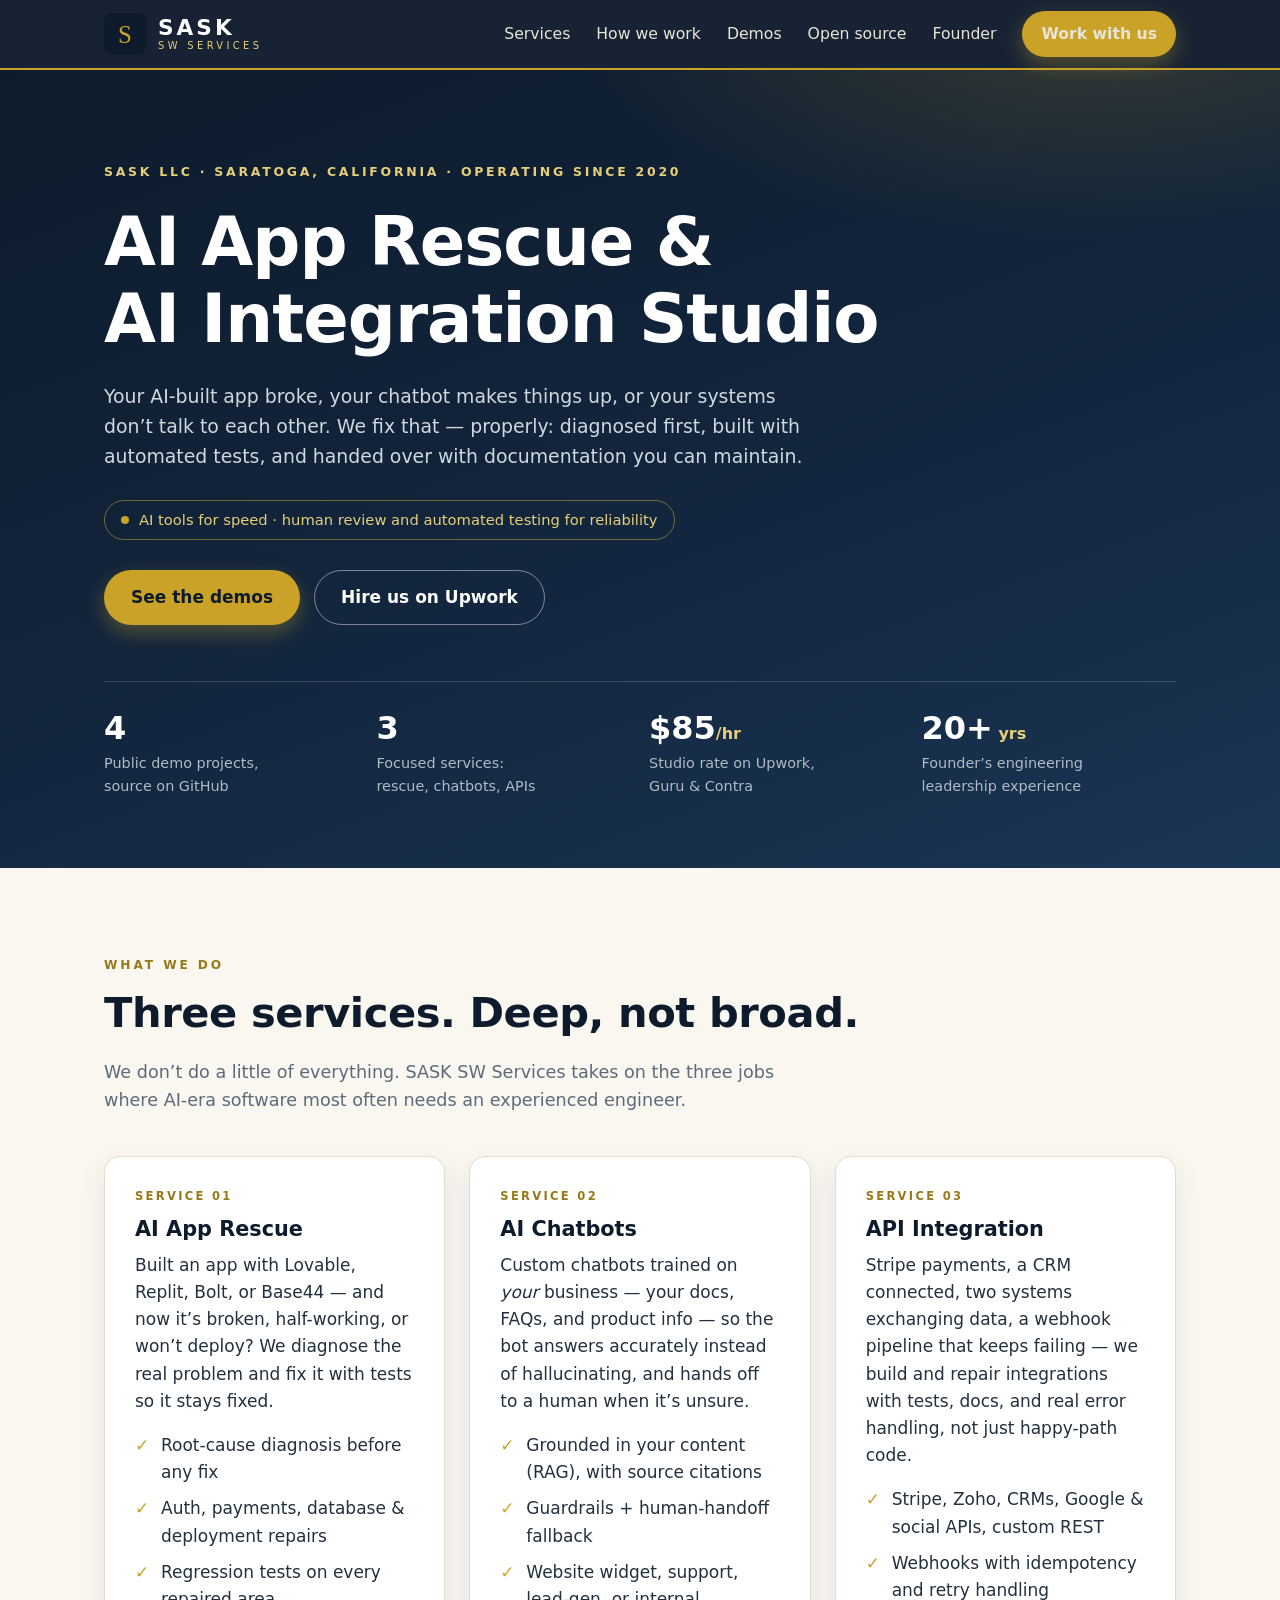
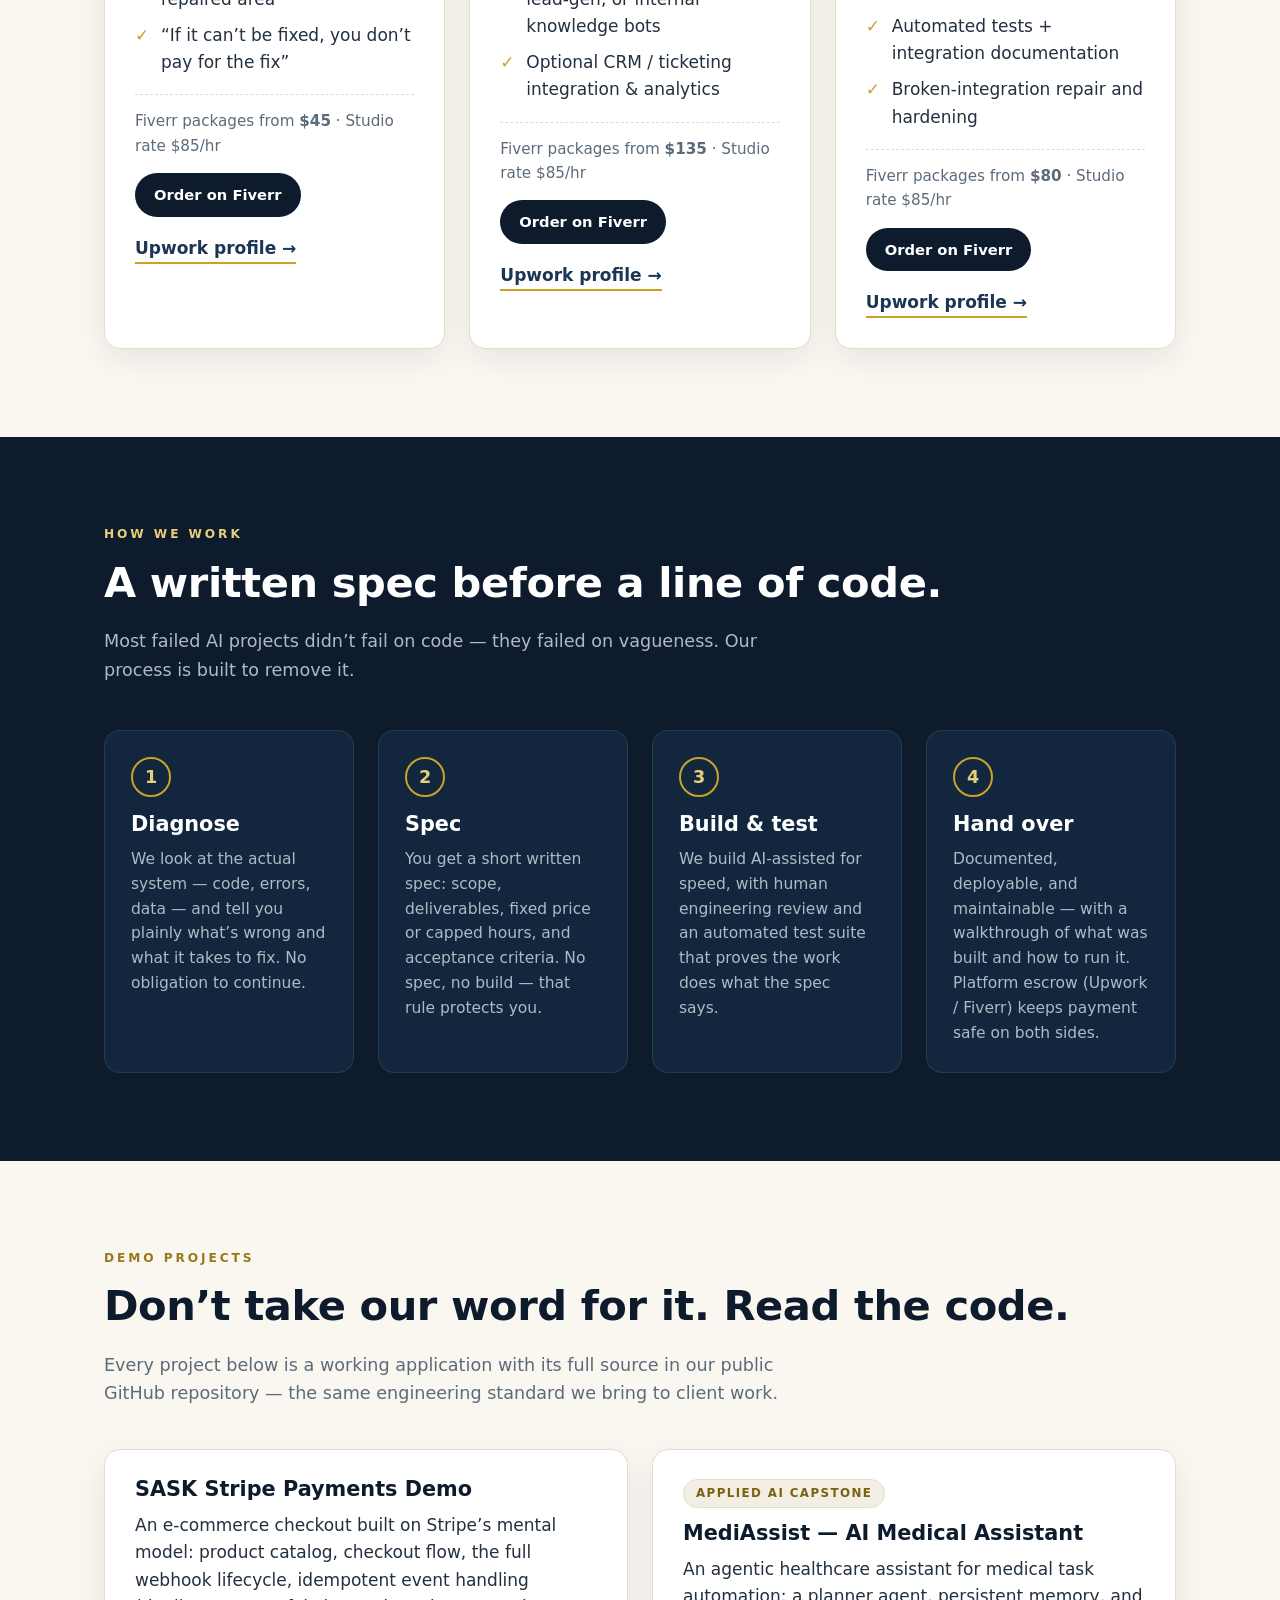
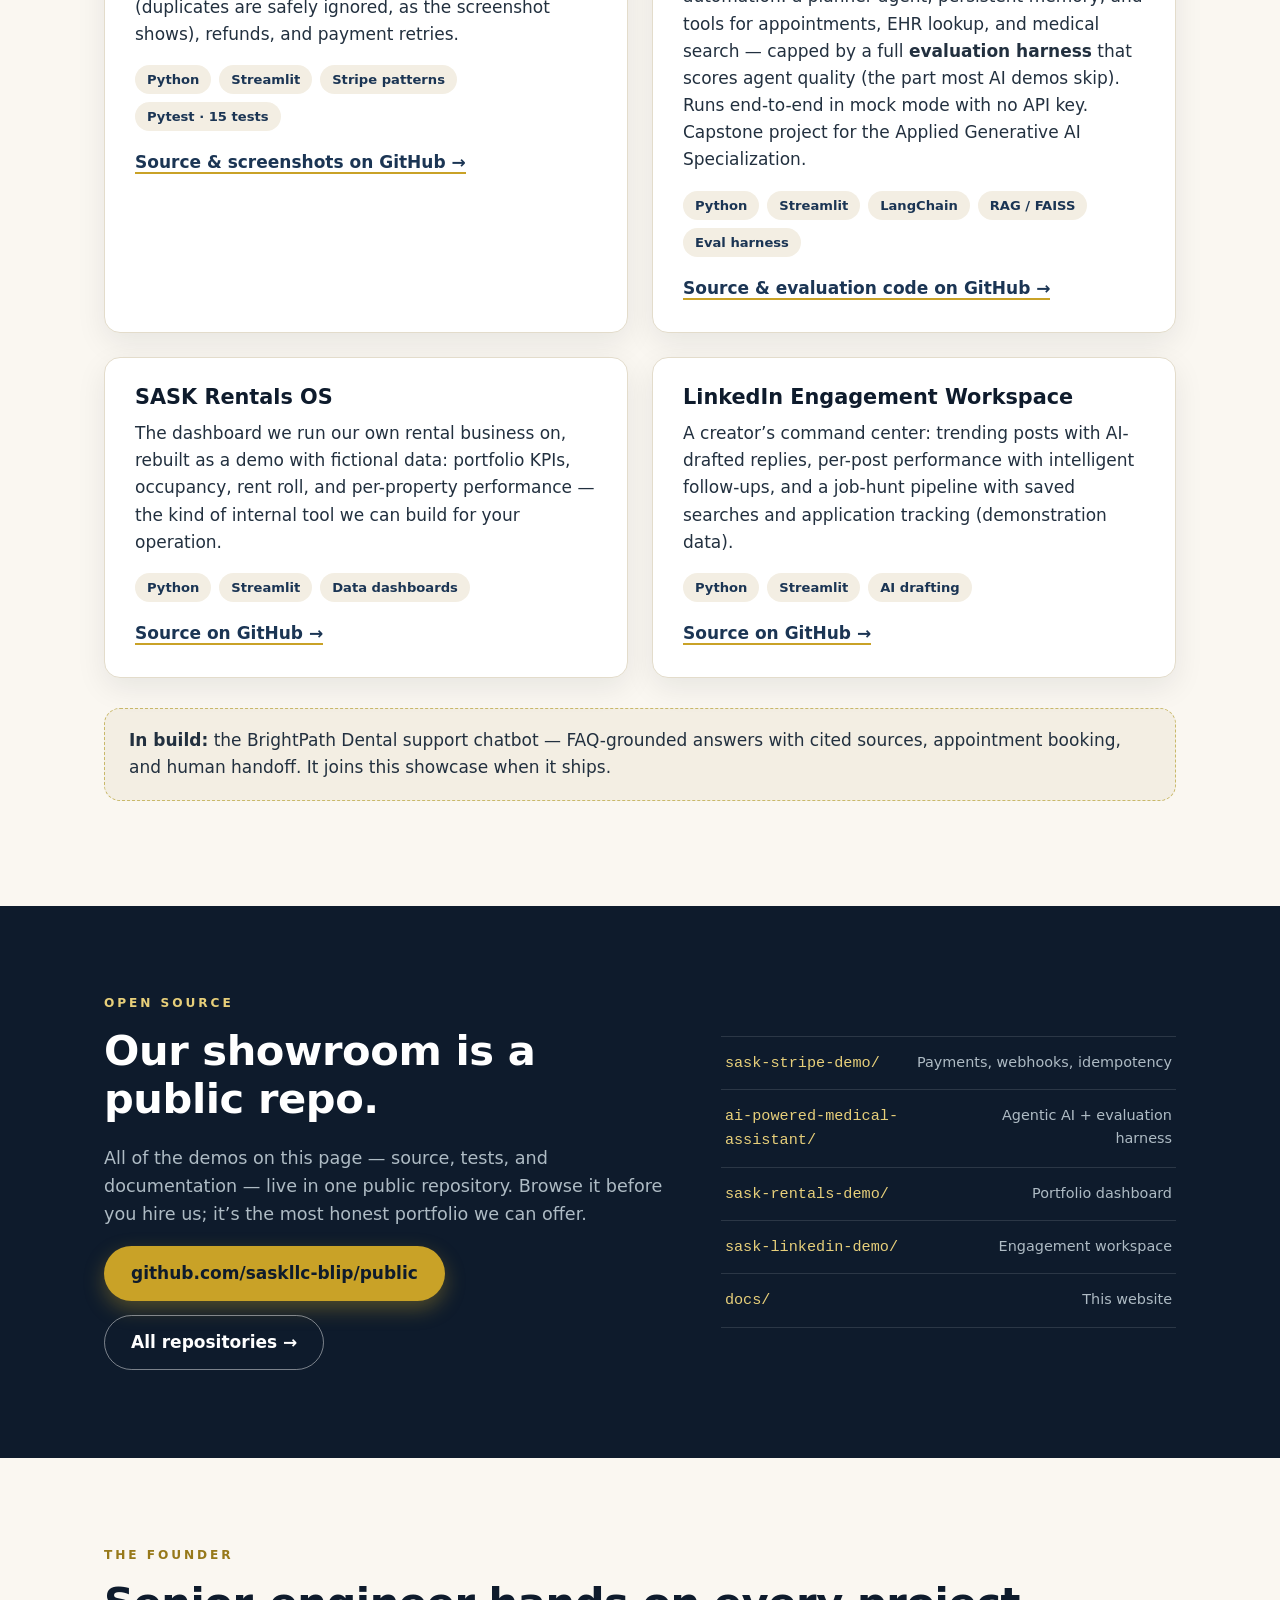
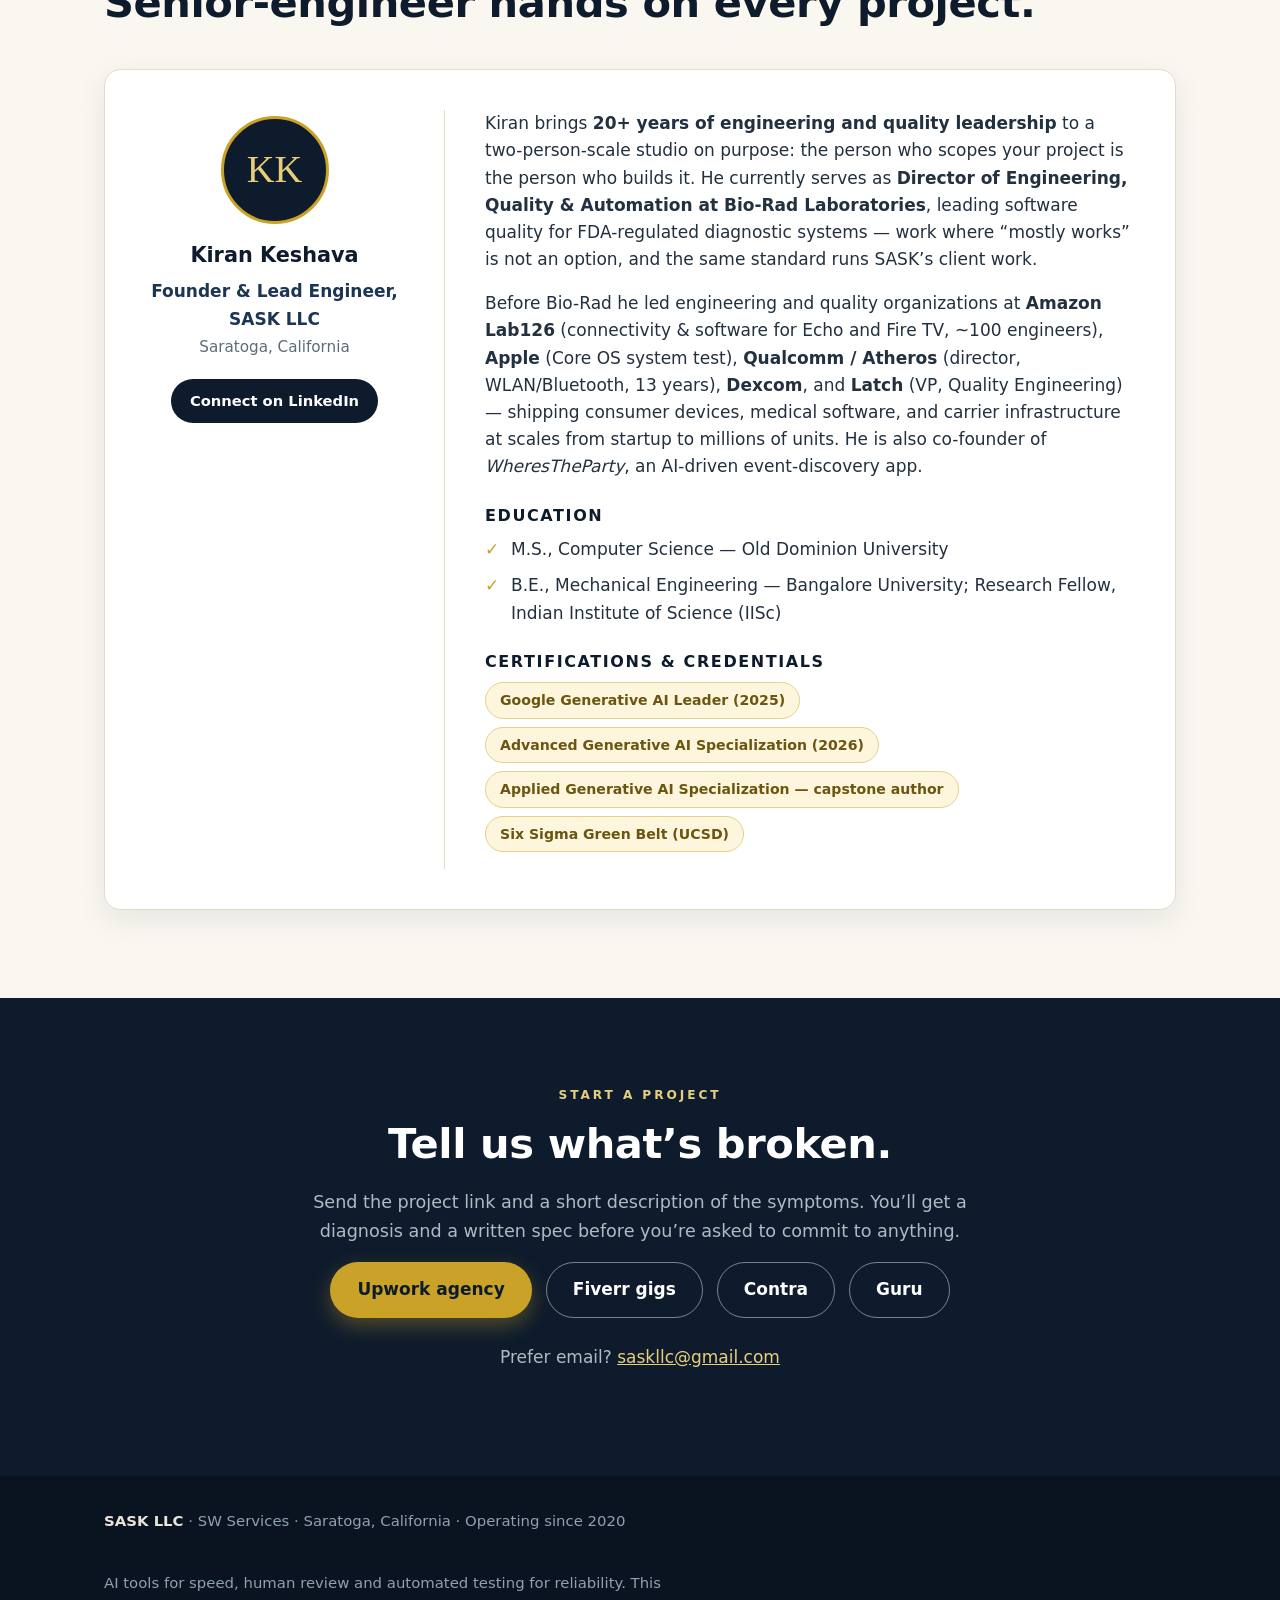
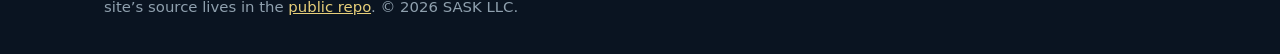
==== docs/index.html @ 649d99e8 "Add SASK SW Services landing page (GitHub Pages, docs/) Co-authored-by: Cursor <cursoragent@cursor.c" ====
<!DOCTYPE html>
<html lang="en">
<head>
<meta charset="utf-8">
<meta name="viewport" content="width=device-width, initial-scale=1">
<title>SASK SW Services — AI App Rescue &amp; AI Integration Studio</title>
<meta name="description" content="SASK SW Services is the software studio of SASK LLC (Saratoga, CA, since 2020). We rescue AI-built apps, build AI chatbots grounded in your content, and integrate APIs — with tests, docs, and honest engineering.">
<link rel="stylesheet" href="styles.css">
<link rel="icon" href="data:image/svg+xml,%3Csvg xmlns='http://www.w3.org/2000/svg' viewBox='0 0 64 64'%3E%3Crect width='64' height='64' rx='12' fill='%230e1b2c'/%3E%3Ctext x='32' y='45' font-family='Georgia,serif' font-size='38' fill='%23c9a227' text-anchor='middle'%3ES%3C/text%3E%3C/svg%3E">
</head>
<body>

<header class="site-header">
  <div class="wrap header-in">
    <a class="brand" href="#top" aria-label="SASK SW Services — home">
      <svg class="emblem" viewBox="0 0 64 64" aria-hidden="true"><rect width="64" height="64" rx="12" fill="#0e1b2c"/><text x="32" y="45" font-family="Georgia, serif" font-size="38" fill="#c9a227" text-anchor="middle">S</text></svg>
      <span class="brand-text"><strong>SASK</strong><small>SW SERVICES</small></span>
    </a>
    <button class="nav-toggle" id="navToggle" aria-label="Menu" aria-expanded="false">&#9776;</button>
    <nav class="site-nav" id="siteNav">
      <a href="#services">Services</a>
      <a href="#process">How we work</a>
      <a href="#demos">Demos</a>
      <a href="#opensource">Open source</a>
      <a href="#founder">Founder</a>
      <a class="btn btn-gold btn-sm" href="#contact">Work with us</a>
    </nav>
  </div>
</header>

<main id="top">

  <!-- ===================== HERO ===================== -->
  <section class="hero">
    <div class="wrap">
      <p class="kicker">SASK LLC &middot; Saratoga, California &middot; Operating since 2020</p>
      <h1>AI App Rescue &amp;<br>AI Integration Studio</h1>
      <p class="hero-sub">Your AI-built app broke, your chatbot makes things up, or your systems don&rsquo;t talk to each other. We fix that &mdash; properly: diagnosed first, built with automated tests, and handed over with documentation you can maintain.</p>
      <p class="disclosure"><span class="dot"></span>AI tools for speed &middot; human review and automated testing for reliability</p>
      <div class="hero-cta">
        <a class="btn btn-gold" href="#demos">See the demos</a>
        <a class="btn btn-ghost" href="https://www.upwork.com/agencies/2108814011984456360/" target="_blank" rel="noopener">Hire us on Upwork</a>
      </div>
      <dl class="stat-strip">
        <div><dt>4</dt><dd>Public demo projects,<br>source on GitHub</dd></div>
        <div><dt>3</dt><dd>Focused services:<br>rescue, chatbots, APIs</dd></div>
        <div><dt>$85<small>/hr</small></dt><dd>Studio rate on Upwork,<br>Guru &amp; Contra</dd></div>
        <div><dt>20+<small> yrs</small></dt><dd>Founder&rsquo;s engineering<br>leadership experience</dd></div>
      </dl>
    </div>
  </section>

  <!-- ===================== SERVICES ===================== -->
  <section id="services" class="section">
    <div class="wrap">
      <p class="eyebrow">What we do</p>
      <h2>Three services. Deep, not broad.</h2>
      <p class="section-lede">We don&rsquo;t do a little of everything. SASK SW Services takes on the three jobs where AI-era software most often needs an experienced engineer.</p>

      <div class="cards cards-3">
        <article class="card service-card">
          <p class="card-tag">Service 01</p>
          <h3>AI App Rescue</h3>
          <p>Built an app with Lovable, Replit, Bolt, or Base44 &mdash; and now it&rsquo;s broken, half-working, or won&rsquo;t deploy? We diagnose the real problem and fix it with tests so it stays fixed.</p>
          <ul class="ticks">
            <li>Root-cause diagnosis before any fix</li>
            <li>Auth, payments, database &amp; deployment repairs</li>
            <li>Regression tests on every repaired area</li>
            <li>&ldquo;If it can&rsquo;t be fixed, you don&rsquo;t pay for the fix&rdquo;</li>
          </ul>
          <p class="price">Fiverr packages from <strong>$45</strong> &middot; Studio rate $85/hr</p>
          <div class="card-links">
            <a class="btn btn-dark btn-sm" href="http://www.fiverr.com/s/mmm2P09" target="_blank" rel="noopener">Order on Fiverr</a>
            <a class="text-link" href="https://www.upwork.com/freelancers/~016b5f6be8320efedc" target="_blank" rel="noopener">Upwork profile &rarr;</a>
          </div>
        </article>

        <article class="card service-card">
          <p class="card-tag">Service 02</p>
          <h3>AI Chatbots</h3>
          <p>Custom chatbots trained on <em>your</em> business &mdash; your docs, FAQs, and product info &mdash; so the bot answers accurately instead of hallucinating, and hands off to a human when it&rsquo;s unsure.</p>
          <ul class="ticks">
            <li>Grounded in your content (RAG), with source citations</li>
            <li>Guardrails + human-handoff fallback</li>
            <li>Website widget, support, lead-gen, or internal knowledge bots</li>
            <li>Optional CRM / ticketing integration &amp; analytics</li>
          </ul>
          <p class="price">Fiverr packages from <strong>$135</strong> &middot; Studio rate $85/hr</p>
          <div class="card-links">
            <a class="btn btn-dark btn-sm" href="http://www.fiverr.com/s/jyyEmDw" target="_blank" rel="noopener">Order on Fiverr</a>
            <a class="text-link" href="https://www.upwork.com/freelancers/~016b5f6be8320efedc" target="_blank" rel="noopener">Upwork profile &rarr;</a>
          </div>
        </article>

        <article class="card service-card">
          <p class="card-tag">Service 03</p>
          <h3>API Integration</h3>
          <p>Stripe payments, a CRM connected, two systems exchanging data, a webhook pipeline that keeps failing &mdash; we build and repair integrations with tests, docs, and real error handling, not just happy-path code.</p>
          <ul class="ticks">
            <li>Stripe, Zoho, CRMs, Google &amp; social APIs, custom REST</li>
            <li>Webhooks with idempotency and retry handling</li>
            <li>Automated tests + integration documentation</li>
            <li>Broken-integration repair and hardening</li>
          </ul>
          <p class="price">Fiverr packages from <strong>$80</strong> &middot; Studio rate $85/hr</p>
          <div class="card-links">
            <a class="btn btn-dark btn-sm" href="http://www.fiverr.com/s/Q22Eqk3" target="_blank" rel="noopener">Order on Fiverr</a>
            <a class="text-link" href="https://www.upwork.com/freelancers/~016b5f6be8320efedc" target="_blank" rel="noopener">Upwork profile &rarr;</a>
          </div>
        </article>
      </div>
    </div>
  </section>

  <!-- ===================== PROCESS ===================== -->
  <section id="process" class="section section-dark">
    <div class="wrap">
      <p class="eyebrow eyebrow-gold">How we work</p>
      <h2>A written spec before a line of code.</h2>
      <p class="section-lede">Most failed AI projects didn&rsquo;t fail on code &mdash; they failed on vagueness. Our process is built to remove it.</p>
      <ol class="steps">
        <li>
          <span class="step-num">1</span>
          <h3>Diagnose</h3>
          <p>We look at the actual system &mdash; code, errors, data &mdash; and tell you plainly what&rsquo;s wrong and what it takes to fix. No obligation to continue.</p>
        </li>
        <li>
          <span class="step-num">2</span>
          <h3>Spec</h3>
          <p>You get a short written spec: scope, deliverables, fixed price or capped hours, and acceptance criteria. No spec, no build &mdash; that rule protects you.</p>
        </li>
        <li>
          <span class="step-num">3</span>
          <h3>Build &amp; test</h3>
          <p>We build AI-assisted for speed, with human engineering review and an automated test suite that proves the work does what the spec says.</p>
        </li>
        <li>
          <span class="step-num">4</span>
          <h3>Hand over</h3>
          <p>Documented, deployable, and maintainable &mdash; with a walkthrough of what was built and how to run it. Platform escrow (Upwork / Fiverr) keeps payment safe on both sides.</p>
        </li>
      </ol>
    </div>
  </section>

  <!-- ===================== DEMOS ===================== -->
  <section id="demos" class="section">
    <div class="wrap">
      <p class="eyebrow">Demo projects</p>
      <h2>Don&rsquo;t take our word for it. Read the code.</h2>
      <p class="section-lede">Every project below is a working application with its full source in our public GitHub repository &mdash; the same engineering standard we bring to client work.</p>

      <div class="cards cards-2">
        <article class="card demo-card">
          <img class="demo-shot" src="https://raw.githubusercontent.com/saskllc-blip/public/main/sask-stripe-demo/screenshots/04-idempotency-duplicate.png" alt="SASK Stripe demo handling a duplicate webhook safely" loading="lazy" onerror="this.style.display='none'">
          <div class="demo-body">
            <h3>SASK Stripe Payments Demo</h3>
            <p>An e-commerce checkout built on Stripe&rsquo;s mental model: product catalog, checkout flow, the full webhook lifecycle, idempotent event handling (duplicates are safely ignored, as the screenshot shows), refunds, and payment retries.</p>
            <p class="stack"><span>Python</span><span>Streamlit</span><span>Stripe patterns</span><span>Pytest &middot; 15 tests</span></p>
            <a class="text-link" href="https://github.com/saskllc-blip/public/tree/main/sask-stripe-demo" target="_blank" rel="noopener">Source &amp; screenshots on GitHub &rarr;</a>
          </div>
        </article>

        <article class="card demo-card">
          <div class="demo-body">
            <p class="demo-badge">Applied AI capstone</p>
            <h3>MediAssist &mdash; AI Medical Assistant</h3>
            <p>An agentic healthcare assistant for medical task automation: a planner agent, persistent memory, and tools for appointments, EHR lookup, and medical search &mdash; capped by a full <strong>evaluation harness</strong> that scores agent quality (the part most AI demos skip). Runs end-to-end in mock mode with no API key. Capstone project for the Applied Generative AI Specialization.</p>
            <p class="stack"><span>Python</span><span>Streamlit</span><span>LangChain</span><span>RAG / FAISS</span><span>Eval harness</span></p>
            <a class="text-link" href="https://github.com/saskllc-blip/public/tree/main/ai-powered-medical-assistant" target="_blank" rel="noopener">Source &amp; evaluation code on GitHub &rarr;</a>
          </div>
        </article>

        <article class="card demo-card">
          <div class="demo-body">
            <h3>SASK Rentals OS</h3>
            <p>The dashboard we run our own rental business on, rebuilt as a demo with fictional data: portfolio KPIs, occupancy, rent roll, and per-property performance &mdash; the kind of internal tool we can build for your operation.</p>
            <p class="stack"><span>Python</span><span>Streamlit</span><span>Data dashboards</span></p>
            <a class="text-link" href="https://github.com/saskllc-blip/public/tree/main/sask-rentals-demo" target="_blank" rel="noopener">Source on GitHub &rarr;</a>
          </div>
        </article>

        <article class="card demo-card">
          <div class="demo-body">
            <h3>LinkedIn Engagement Workspace</h3>
            <p>A creator&rsquo;s command center: trending posts with AI-drafted replies, per-post performance with intelligent follow-ups, and a job-hunt pipeline with saved searches and application tracking (demonstration data).</p>
            <p class="stack"><span>Python</span><span>Streamlit</span><span>AI drafting</span></p>
            <a class="text-link" href="https://github.com/saskllc-blip/public/tree/main/sask-linkedin-demo" target="_blank" rel="noopener">Source on GitHub &rarr;</a>
          </div>
        </article>
      </div>

      <p class="in-build"><strong>In build:</strong> the BrightPath Dental support chatbot &mdash; FAQ-grounded answers with cited sources, appointment booking, and human handoff. It joins this showcase when it ships.</p>
    </div>
  </section>

  <!-- ===================== OPEN SOURCE ===================== -->
  <section id="opensource" class="section section-dark">
    <div class="wrap oss-in">
      <div>
        <p class="eyebrow eyebrow-gold">Open source</p>
        <h2>Our showroom is a public repo.</h2>
        <p class="section-lede">All of the demos on this page &mdash; source, tests, and documentation &mdash; live in one public repository. Browse it before you hire us; it&rsquo;s the most honest portfolio we can offer.</p>
        <div class="hero-cta">
          <a class="btn btn-gold" href="https://github.com/saskllc-blip/public" target="_blank" rel="noopener">github.com/saskllc-blip/public</a>
          <a class="btn btn-ghost" href="https://github.com/saskllc-blip" target="_blank" rel="noopener">All repositories &rarr;</a>
        </div>
      </div>
      <ul class="repo-list">
        <li><code>sask-stripe-demo/</code><span>Payments, webhooks, idempotency</span></li>
        <li><code>ai-powered-medical-assistant/</code><span>Agentic AI + evaluation harness</span></li>
        <li><code>sask-rentals-demo/</code><span>Portfolio dashboard</span></li>
        <li><code>sask-linkedin-demo/</code><span>Engagement workspace</span></li>
        <li><code>docs/</code><span>This website</span></li>
      </ul>
    </div>
  </section>

  <!-- ===================== FOUNDER ===================== -->
  <section id="founder" class="section">
    <div class="wrap">
      <p class="eyebrow">The founder</p>
      <h2>Senior-engineer hands on every project.</h2>
      <div class="founder-card card">
        <div class="founder-id">
          <div class="monogram" aria-hidden="true">KK</div>
          <h3>Kiran Keshava</h3>
          <p class="founder-role">Founder &amp; Lead Engineer, SASK LLC</p>
          <p class="founder-loc">Saratoga, California</p>
          <a class="btn btn-dark btn-sm" href="https://www.linkedin.com/in/kiran-kumar-keshava/" target="_blank" rel="noopener">Connect on LinkedIn</a>
        </div>
        <div class="founder-bio">
          <p>Kiran brings <strong>20+ years of engineering and quality leadership</strong> to a two-person-scale studio on purpose: the person who scopes your project is the person who builds it. He currently serves as <strong>Director of Engineering, Quality &amp; Automation at Bio-Rad Laboratories</strong>, leading software quality for FDA-regulated diagnostic systems &mdash; work where &ldquo;mostly works&rdquo; is not an option, and the same standard runs SASK&rsquo;s client work.</p>
          <p>Before Bio-Rad he led engineering and quality organizations at <strong>Amazon Lab126</strong> (connectivity &amp; software for Echo and Fire TV, ~100 engineers), <strong>Apple</strong> (Core OS system test), <strong>Qualcomm / Atheros</strong> (director, WLAN/Bluetooth, 13 years), <strong>Dexcom</strong>, and <strong>Latch</strong> (VP, Quality Engineering) &mdash; shipping consumer devices, medical software, and carrier infrastructure at scales from startup to millions of units. He is also co-founder of <em>WheresTheParty</em>, an AI-driven event-discovery app.</p>
          <h4>Education</h4>
          <ul class="ticks">
            <li>M.S., Computer Science &mdash; Old Dominion University</li>
            <li>B.E., Mechanical Engineering &mdash; Bangalore University; Research Fellow, Indian Institute of Science (IISc)</li>
          </ul>
          <h4>Certifications &amp; credentials</h4>
          <p class="chips">
            <span class="chip">Google Generative AI Leader (2025)</span>
            <span class="chip">Advanced Generative AI Specialization (2026)</span>
            <span class="chip">Applied Generative AI Specialization &mdash; capstone author</span>
            <span class="chip">Six Sigma Green Belt (UCSD)</span>
          </p>
        </div>
      </div>
    </div>
  </section>

  <!-- ===================== CONTACT ===================== -->
  <section id="contact" class="section section-dark">
    <div class="wrap contact-in">
      <p class="eyebrow eyebrow-gold">Start a project</p>
      <h2>Tell us what&rsquo;s broken.</h2>
      <p class="section-lede">Send the project link and a short description of the symptoms. You&rsquo;ll get a diagnosis and a written spec before you&rsquo;re asked to commit to anything.</p>
      <div class="hero-cta">
        <a class="btn btn-gold" href="https://www.upwork.com/agencies/2108814011984456360/" target="_blank" rel="noopener">Upwork agency</a>
        <a class="btn btn-ghost" href="https://www.fiverr.com/bob_replit" target="_blank" rel="noopener">Fiverr gigs</a>
        <a class="btn btn-ghost" href="https://contra.com/w/sask_llc_8nuljb/home" target="_blank" rel="noopener">Contra</a>
        <a class="btn btn-ghost" href="https://www.guru.com/freelancers/kiran-keshava" target="_blank" rel="noopener">Guru</a>
      </div>
      <p class="contact-mail">Prefer email? <a href="mailto:saskllc@gmail.com">saskllc@gmail.com</a></p>
    </div>
  </section>

</main>

<footer class="site-footer">
  <div class="wrap footer-in">
    <p><strong>SASK LLC</strong> &middot; SW Services &middot; Saratoga, California &middot; Operating since 2020</p>
    <p class="footer-note">AI tools for speed, human review and automated testing for reliability. This site&rsquo;s source lives in the <a href="https://github.com/saskllc-blip/public/tree/main/docs" target="_blank" rel="noopener">public repo</a>. &copy; <span id="year">2026</span> SASK LLC.</p>
  </div>
</footer>

<script>
  document.getElementById('year').textContent = new Date().getFullYear();
  var toggle = document.getElementById('navToggle'), nav = document.getElementById('siteNav');
  toggle.addEventListener('click', function () {
    var open = nav.classList.toggle('open');
    toggle.setAttribute('aria-expanded', open ? 'true' : 'false');
  });
  nav.addEventListener('click', function (e) { if (e.target.tagName === 'A') nav.classList.remove('open'); });
</script>

</body>
</html>
---- docs/styles.css ----
/* SASK SW Services — landing page
   Palette: deep navy ink + V7 gold on warm paper. System fonts only. */

:root {
  --ink: #0e1b2c;
  --ink-2: #12263e;
  --ink-3: #1b3554;
  --gold: #c9a227;
  --gold-soft: #e7cf7a;
  --paper: #faf7f1;
  --paper-2: #f3eee3;
  --card: #ffffff;
  --text: #22303f;
  --muted: #5c6b7a;
  --line: #e3dccb;
  --radius: 16px;
  --shadow: 0 10px 30px rgba(14, 27, 44, .08);
  --shadow-lift: 0 18px 42px rgba(14, 27, 44, .14);
}

* { box-sizing: border-box; }
html { scroll-behavior: smooth; }
body {
  margin: 0;
  font-family: "Avenir Next", "Segoe UI", system-ui, -apple-system, "Helvetica Neue", Arial, sans-serif;
  color: var(--text);
  background: var(--paper);
  line-height: 1.6;
  font-size: 17px;
}
.wrap { max-width: 1120px; margin: 0 auto; padding: 0 24px; }
h1, h2, h3 { color: var(--ink); line-height: 1.15; margin: 0 0 .5em; }
h2 { font-size: clamp(1.8rem, 3.6vw, 2.6rem); letter-spacing: -.01em; }
h3 { font-size: 1.3rem; }
p { margin: 0 0 1em; }
a { color: var(--ink-3); }
section { scroll-margin-top: 84px; }

/* ---------- header ---------- */
.site-header {
  position: sticky; top: 0; z-index: 50;
  background: rgba(14, 27, 44, .96);
  backdrop-filter: blur(6px);
  border-bottom: 2px solid var(--gold);
}
.header-in { display: flex; align-items: center; justify-content: space-between; height: 68px; }
.brand { display: flex; align-items: center; gap: 12px; text-decoration: none; }
.emblem { width: 42px; height: 42px; flex: none; }
.brand-text { display: flex; flex-direction: column; line-height: 1; color: #fff; }
.brand-text strong { font-size: 1.35rem; letter-spacing: .14em; font-weight: 700; }
.brand-text small { font-size: .62rem; letter-spacing: .34em; color: var(--gold-soft); margin-top: 3px; }
.site-nav { display: flex; align-items: center; gap: 26px; }
.site-nav a { color: #e9e4d6; text-decoration: none; font-size: .98rem; }
.site-nav a:hover { color: var(--gold-soft); }
.nav-toggle {
  display: none; background: none; border: 1px solid rgba(255,255,255,.35);
  color: #fff; font-size: 1.2rem; border-radius: 8px; padding: 4px 12px; cursor: pointer;
}

/* ---------- buttons ---------- */
.btn {
  display: inline-block; text-decoration: none; font-weight: 600;
  padding: 13px 26px; border-radius: 999px; border: 1px solid transparent;
  transition: transform .15s ease, box-shadow .15s ease, background .15s ease;
}
.btn:hover { transform: translateY(-2px); }
.btn-gold { background: var(--gold); color: var(--ink); box-shadow: 0 8px 20px rgba(201, 162, 39, .35); }
.btn-gold:hover { background: var(--gold-soft); }
.btn-ghost { border-color: rgba(255,255,255,.45); color: #fff; }
.btn-ghost:hover { border-color: var(--gold-soft); color: var(--gold-soft); }
.btn-dark { background: var(--ink); color: #fff; }
.btn-dark:hover { background: var(--ink-3); }
.btn-sm { padding: 9px 18px; font-size: .92rem; }
.text-link { font-weight: 600; text-decoration: none; color: var(--ink-3); border-bottom: 2px solid var(--gold); }
.text-link:hover { color: var(--ink); }

/* ---------- hero ---------- */
.hero {
  background:
    radial-gradient(900px 420px at 85% -10%, rgba(201,162,39,.22), transparent 60%),
    linear-gradient(160deg, var(--ink) 0%, var(--ink-2) 55%, var(--ink-3) 100%);
  color: #eef0ea;
  padding: 92px 0 70px;
}
.kicker {
  text-transform: uppercase; letter-spacing: .22em; font-size: .78rem;
  color: var(--gold-soft); margin-bottom: 22px; font-weight: 600;
}
.hero h1 {
  color: #fff; font-size: clamp(2.5rem, 6vw, 4.2rem); font-weight: 800;
  letter-spacing: -.015em; margin-bottom: 22px;
}
.hero-sub { max-width: 720px; font-size: 1.18rem; color: #cfd8de; }
.disclosure {
  display: inline-flex; align-items: center; gap: 10px;
  border: 1px solid rgba(201,162,39,.55); color: var(--gold-soft);
  border-radius: 999px; padding: 7px 16px; font-size: .92rem; margin: 10px 0 30px;
}
.disclosure .dot { width: 8px; height: 8px; border-radius: 50%; background: var(--gold); flex: none; }
.hero-cta { display: flex; flex-wrap: wrap; gap: 14px; }
.stat-strip {
  display: grid; grid-template-columns: repeat(4, 1fr); gap: 18px;
  margin: 56px 0 0; padding-top: 30px; border-top: 1px solid rgba(255,255,255,.16);
}
.stat-strip div { margin: 0; }
.stat-strip dt { font-size: 2rem; font-weight: 800; color: #fff; line-height: 1; }
.stat-strip dt small { font-size: 1rem; color: var(--gold-soft); font-weight: 600; }
.stat-strip dd { margin: 8px 0 0; font-size: .9rem; color: #aebbc4; }

/* ---------- sections ---------- */
.section { padding: 88px 0; }
.section-dark { background: var(--ink); color: #d7dee4; }
.section-dark h2, .section-dark h3 { color: #fff; }
.section-dark .section-lede { color: #aebbc4; }
.eyebrow {
  text-transform: uppercase; letter-spacing: .24em; font-size: .76rem;
  font-weight: 700; color: #97791a; margin-bottom: 14px;
}
.eyebrow-gold { color: var(--gold-soft); }
.section-lede { max-width: 680px; font-size: 1.1rem; color: var(--muted); }

/* ---------- cards ---------- */
.cards { display: grid; gap: 24px; margin-top: 42px; }
.cards-3 { grid-template-columns: repeat(3, 1fr); }
.cards-2 { grid-template-columns: repeat(2, 1fr); }
.card {
  background: var(--card); border: 1px solid var(--line); border-radius: var(--radius);
  padding: 30px; box-shadow: var(--shadow);
  transition: transform .18s ease, box-shadow .18s ease;
}
.card:hover { transform: translateY(-4px); box-shadow: var(--shadow-lift); }
.card-tag {
  text-transform: uppercase; letter-spacing: .2em; font-size: .72rem;
  font-weight: 700; color: #97791a; margin-bottom: 12px;
}
.ticks { list-style: none; padding: 0; margin: 0 0 18px; }
.ticks li { position: relative; padding-left: 26px; margin-bottom: 9px; }
.ticks li::before {
  content: "\2713"; position: absolute; left: 0; top: 0;
  color: var(--gold); font-weight: 800;
}
.price { color: var(--muted); font-size: .95rem; border-top: 1px dashed var(--line); padding-top: 14px; }
.card-links { display: flex; align-items: center; gap: 18px; flex-wrap: wrap; margin-top: 6px; }

/* ---------- process ---------- */
.steps {
  list-style: none; padding: 0; margin: 46px 0 0;
  display: grid; grid-template-columns: repeat(4, 1fr); gap: 24px;
}
.steps li {
  background: var(--ink-2); border: 1px solid rgba(255,255,255,.09);
  border-radius: var(--radius); padding: 26px;
}
.step-num {
  display: inline-flex; align-items: center; justify-content: center;
  width: 40px; height: 40px; border-radius: 50%;
  border: 2px solid var(--gold); color: var(--gold-soft);
  font-weight: 800; font-size: 1.1rem; margin-bottom: 16px;
}
.steps p { color: #aebbc4; font-size: .97rem; margin: 0; }

/* ---------- demos ---------- */
.demo-card { padding: 0; overflow: hidden; display: flex; flex-direction: column; }
.demo-shot { width: 100%; display: block; border-bottom: 1px solid var(--line); }
.demo-body { padding: 28px 30px 30px; }
.demo-badge {
  display: inline-block; background: var(--paper-2); color: #7a6114;
  border: 1px solid var(--line); border-radius: 999px;
  font-size: .74rem; font-weight: 700; letter-spacing: .12em; text-transform: uppercase;
  padding: 4px 12px; margin-bottom: 14px;
}
.stack { display: flex; flex-wrap: wrap; gap: 8px; margin: 16px 0 18px; }
.stack span {
  background: var(--paper-2); border-radius: 999px; padding: 4px 12px;
  font-size: .82rem; font-weight: 600; color: var(--ink-3);
}
.in-build {
  margin-top: 30px; background: var(--paper-2); border: 1px dashed #c9b96a;
  border-radius: var(--radius); padding: 18px 24px; color: var(--text);
}

/* ---------- open source ---------- */
.oss-in { display: grid; grid-template-columns: 1.25fr 1fr; gap: 48px; align-items: center; }
.repo-list { list-style: none; padding: 0; margin: 0; }
.repo-list li {
  display: flex; justify-content: space-between; gap: 16px; align-items: baseline;
  padding: 14px 4px; border-bottom: 1px solid rgba(255,255,255,.12);
}
.repo-list li:first-child { border-top: 1px solid rgba(255,255,255,.12); }
.repo-list code { color: var(--gold-soft); font-size: .95rem; }
.repo-list span { color: #aebbc4; font-size: .9rem; text-align: right; }

/* ---------- founder ---------- */
.founder-card { display: grid; grid-template-columns: 300px 1fr; gap: 40px; margin-top: 42px; padding: 40px; }
.founder-id { text-align: center; border-right: 1px solid var(--line); padding-right: 40px; }
.monogram {
  width: 108px; height: 108px; margin: 6px auto 20px; border-radius: 50%;
  background: var(--ink); color: var(--gold-soft);
  display: flex; align-items: center; justify-content: center;
  font-family: Georgia, serif; font-size: 2.4rem; border: 3px solid var(--gold);
}
.founder-role { font-weight: 600; color: var(--ink-3); margin-bottom: 2px; }
.founder-loc { color: var(--muted); font-size: .95rem; margin-bottom: 20px; }
.founder-bio h4 { margin: 22px 0 8px; color: var(--ink); font-size: 1rem; text-transform: uppercase; letter-spacing: .1em; }
.chips { display: flex; flex-wrap: wrap; gap: 8px; }
.chip {
  background: #fdf6dd; border: 1px solid #e3d28a; color: #6b5510;
  border-radius: 999px; padding: 6px 14px; font-size: .88rem; font-weight: 600;
}

/* ---------- contact / footer ---------- */
.contact-in { text-align: center; }
.contact-in .section-lede { margin-left: auto; margin-right: auto; }
.contact-in .hero-cta { justify-content: center; }
.contact-mail { margin-top: 26px; color: #aebbc4; }
.contact-mail a { color: var(--gold-soft); }
.site-footer { background: #0a1421; color: #8fa0ae; padding: 34px 0; font-size: .93rem; }
.footer-in { display: flex; justify-content: space-between; gap: 24px; flex-wrap: wrap; }
.site-footer strong { color: #e9e4d6; }
.site-footer a { color: var(--gold-soft); }
.footer-note { max-width: 560px; margin: 0; }

/* ---------- responsive ---------- */
@media (max-width: 960px) {
  .cards-3, .steps { grid-template-columns: repeat(2, 1fr); }
  .oss-in, .founder-card { grid-template-columns: 1fr; }
  .founder-id { border-right: none; border-bottom: 1px solid var(--line); padding: 0 0 28px; }
  .stat-strip { grid-template-columns: repeat(2, 1fr); }
}
@media (max-width: 680px) {
  .cards-3, .cards-2, .steps { grid-template-columns: 1fr; }
  .section { padding: 60px 0; }
  .hero { padding: 64px 0 52px; }
  .nav-toggle { display: block; }
  .site-nav {
    display: none; position: absolute; top: 68px; left: 0; right: 0;
    flex-direction: column; align-items: flex-start; gap: 0;
    background: var(--ink); padding: 10px 24px 20px; border-bottom: 2px solid var(--gold);
  }
  .site-nav.open { display: flex; }
  .site-nav a { padding: 10px 0; }
}
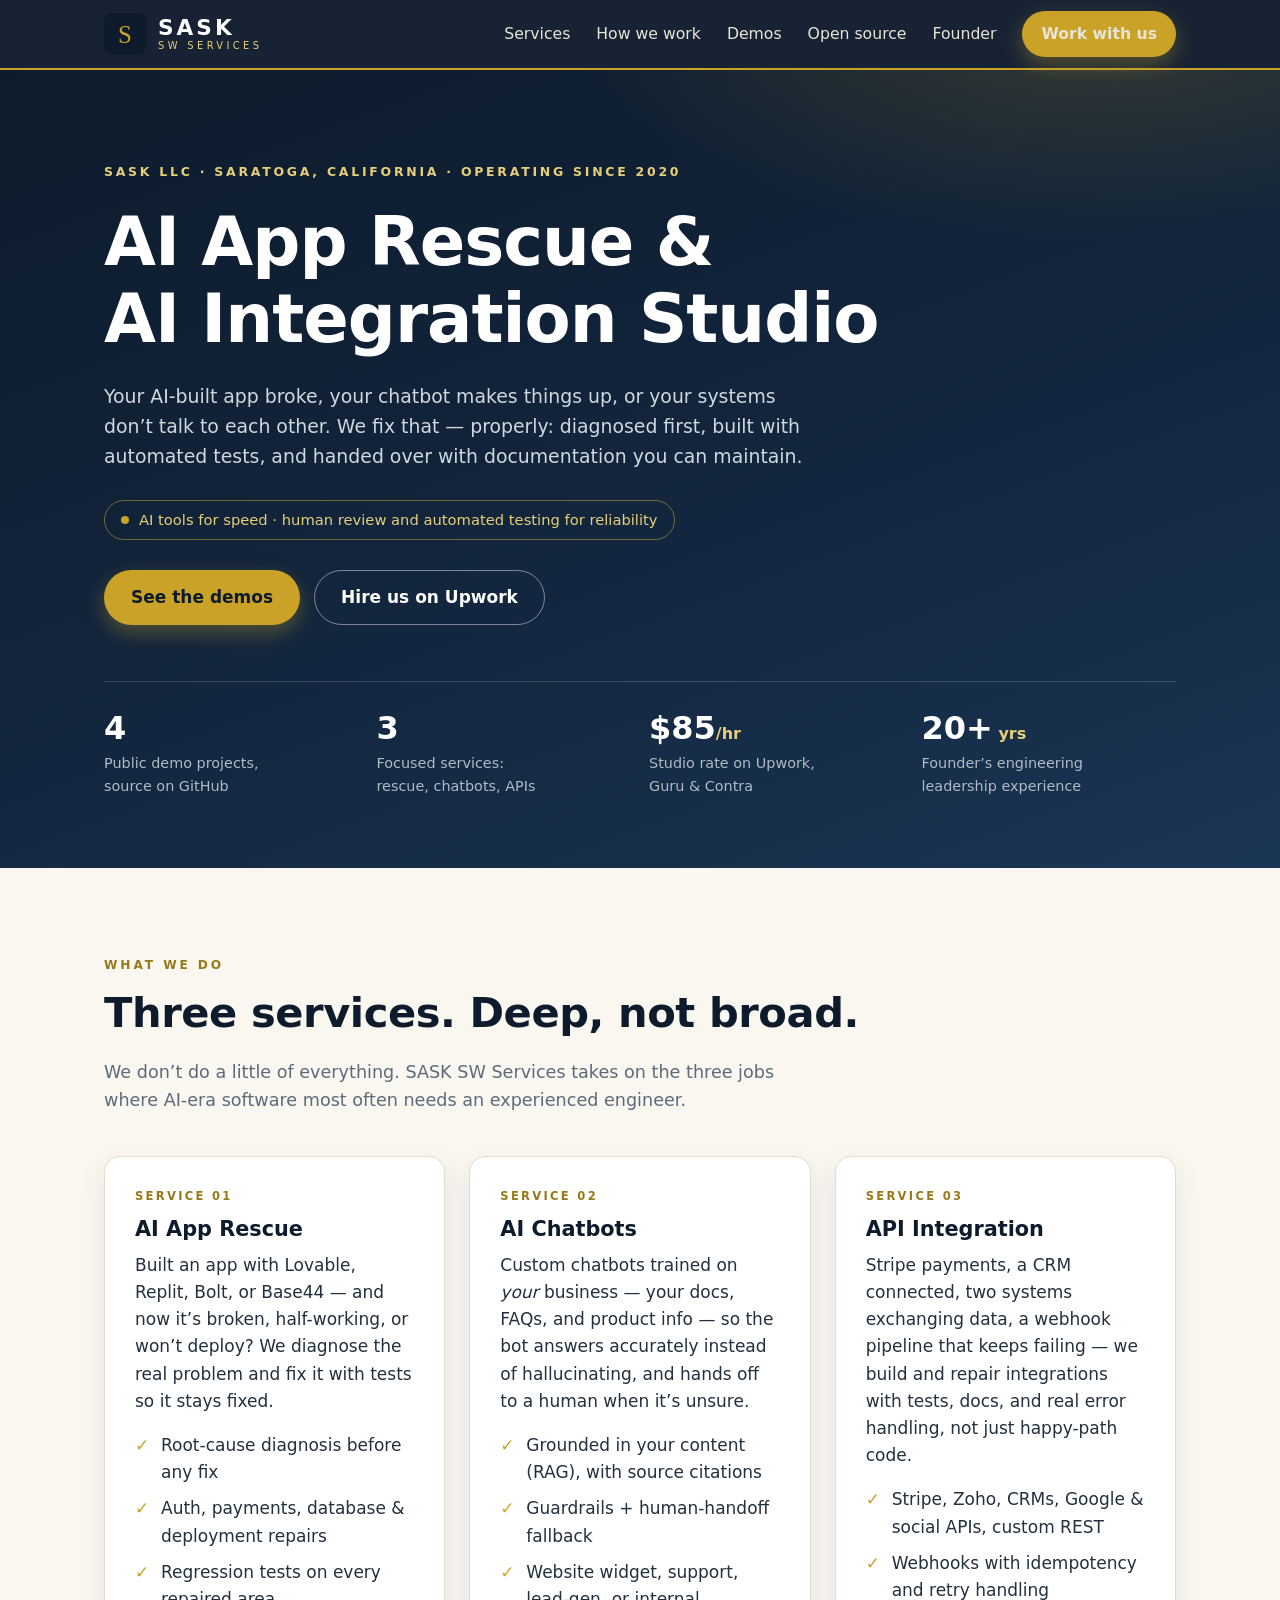
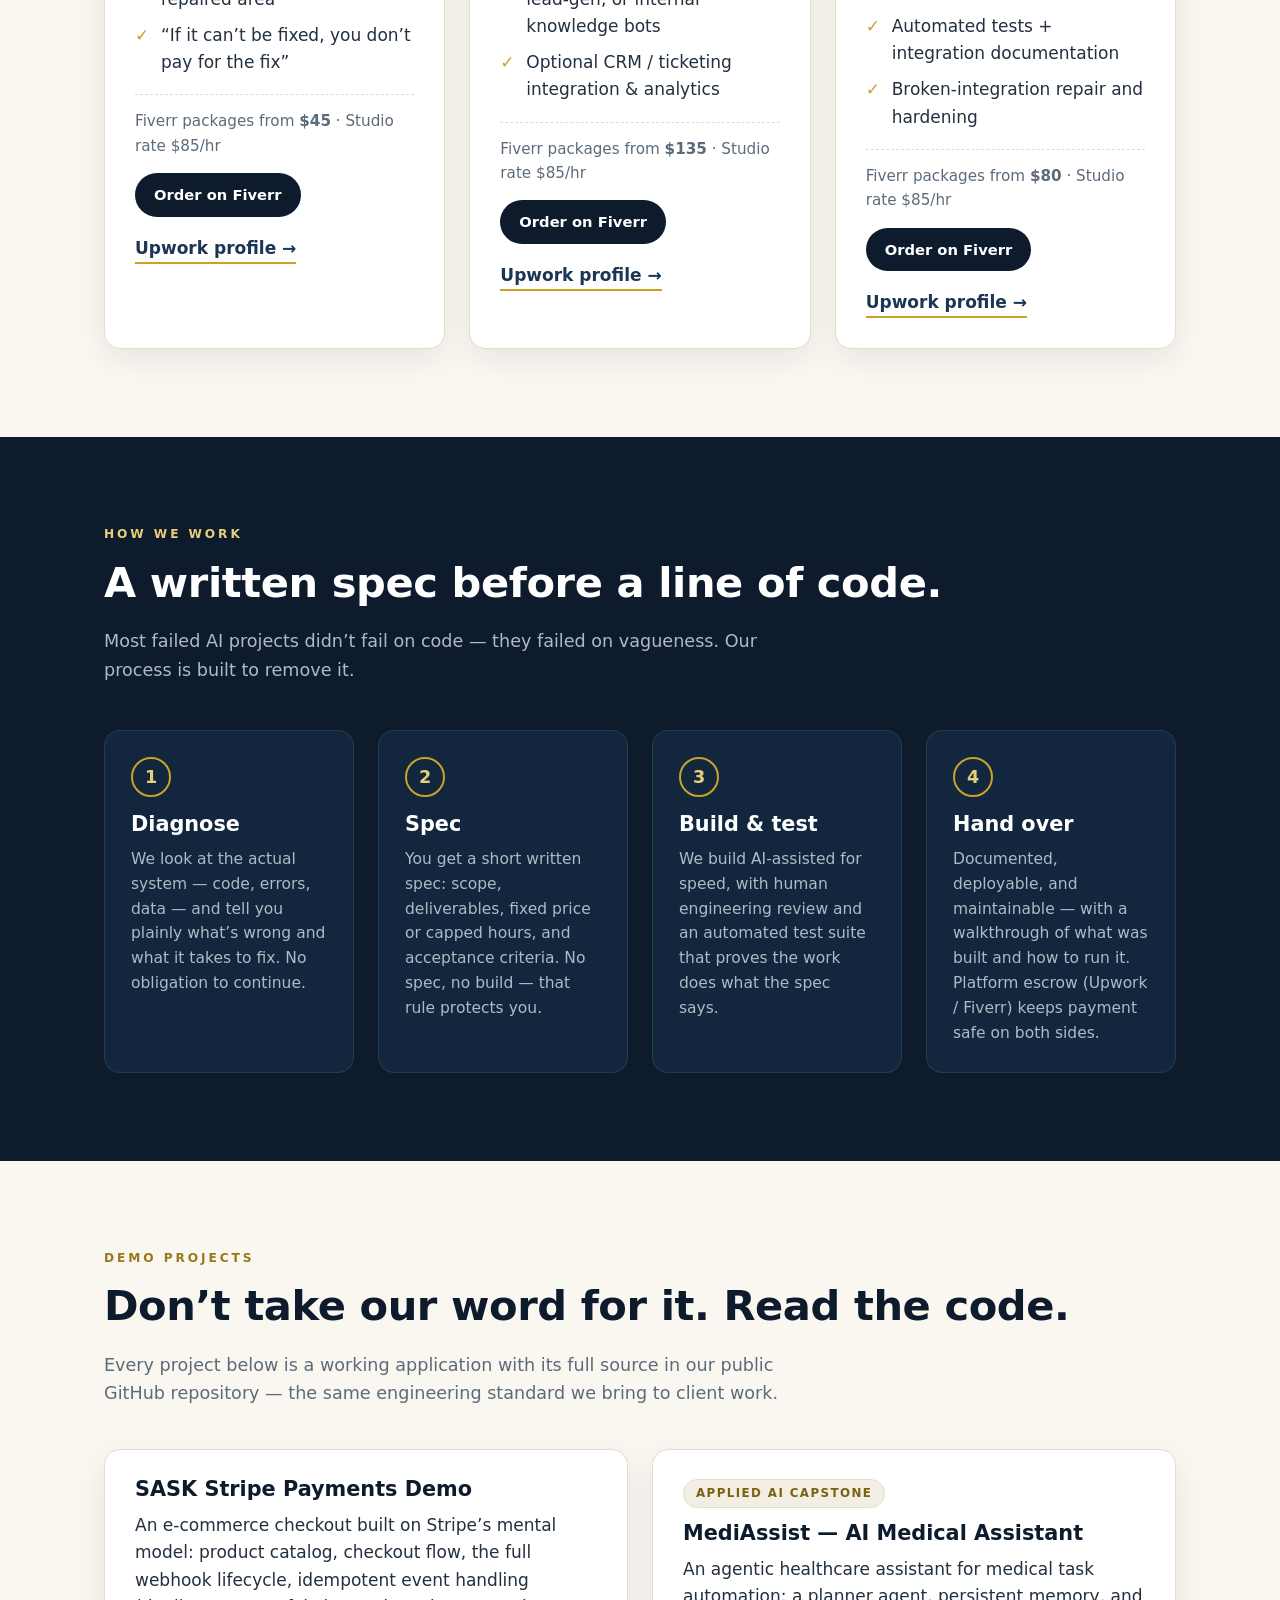
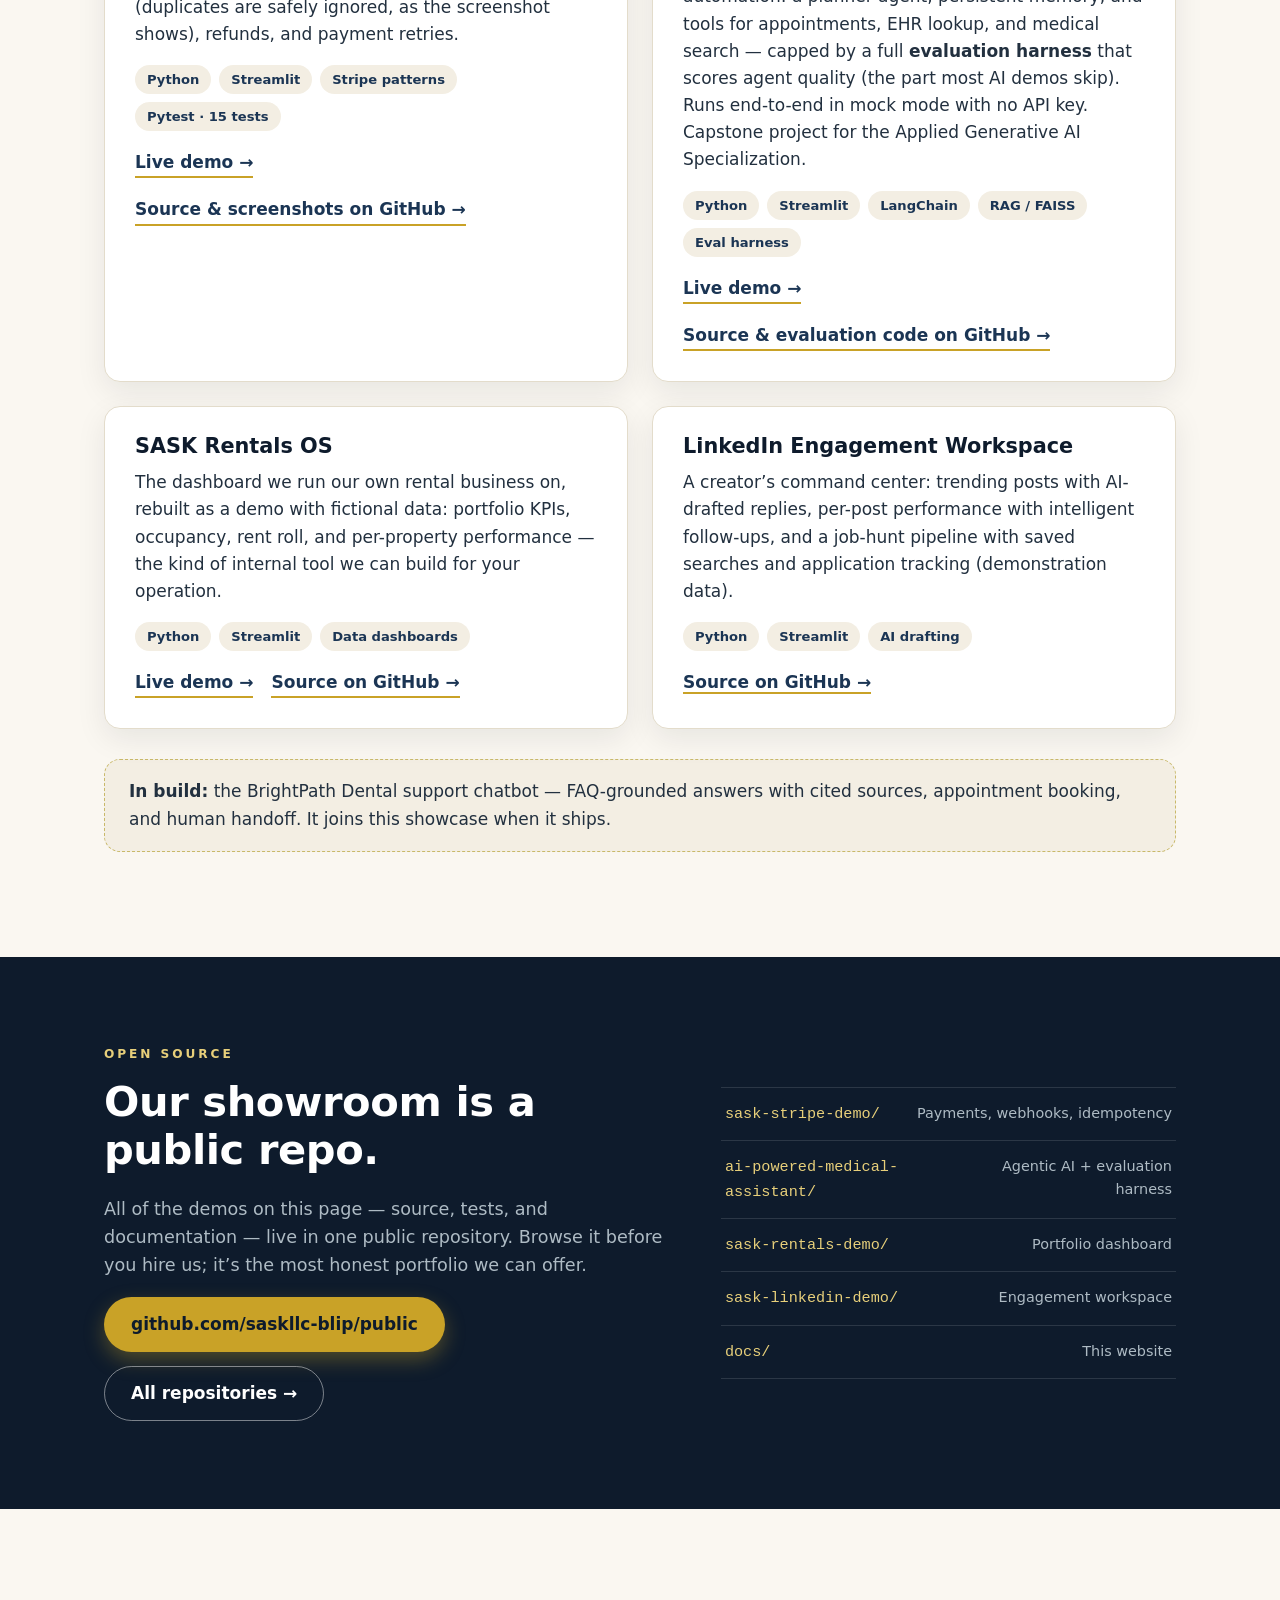
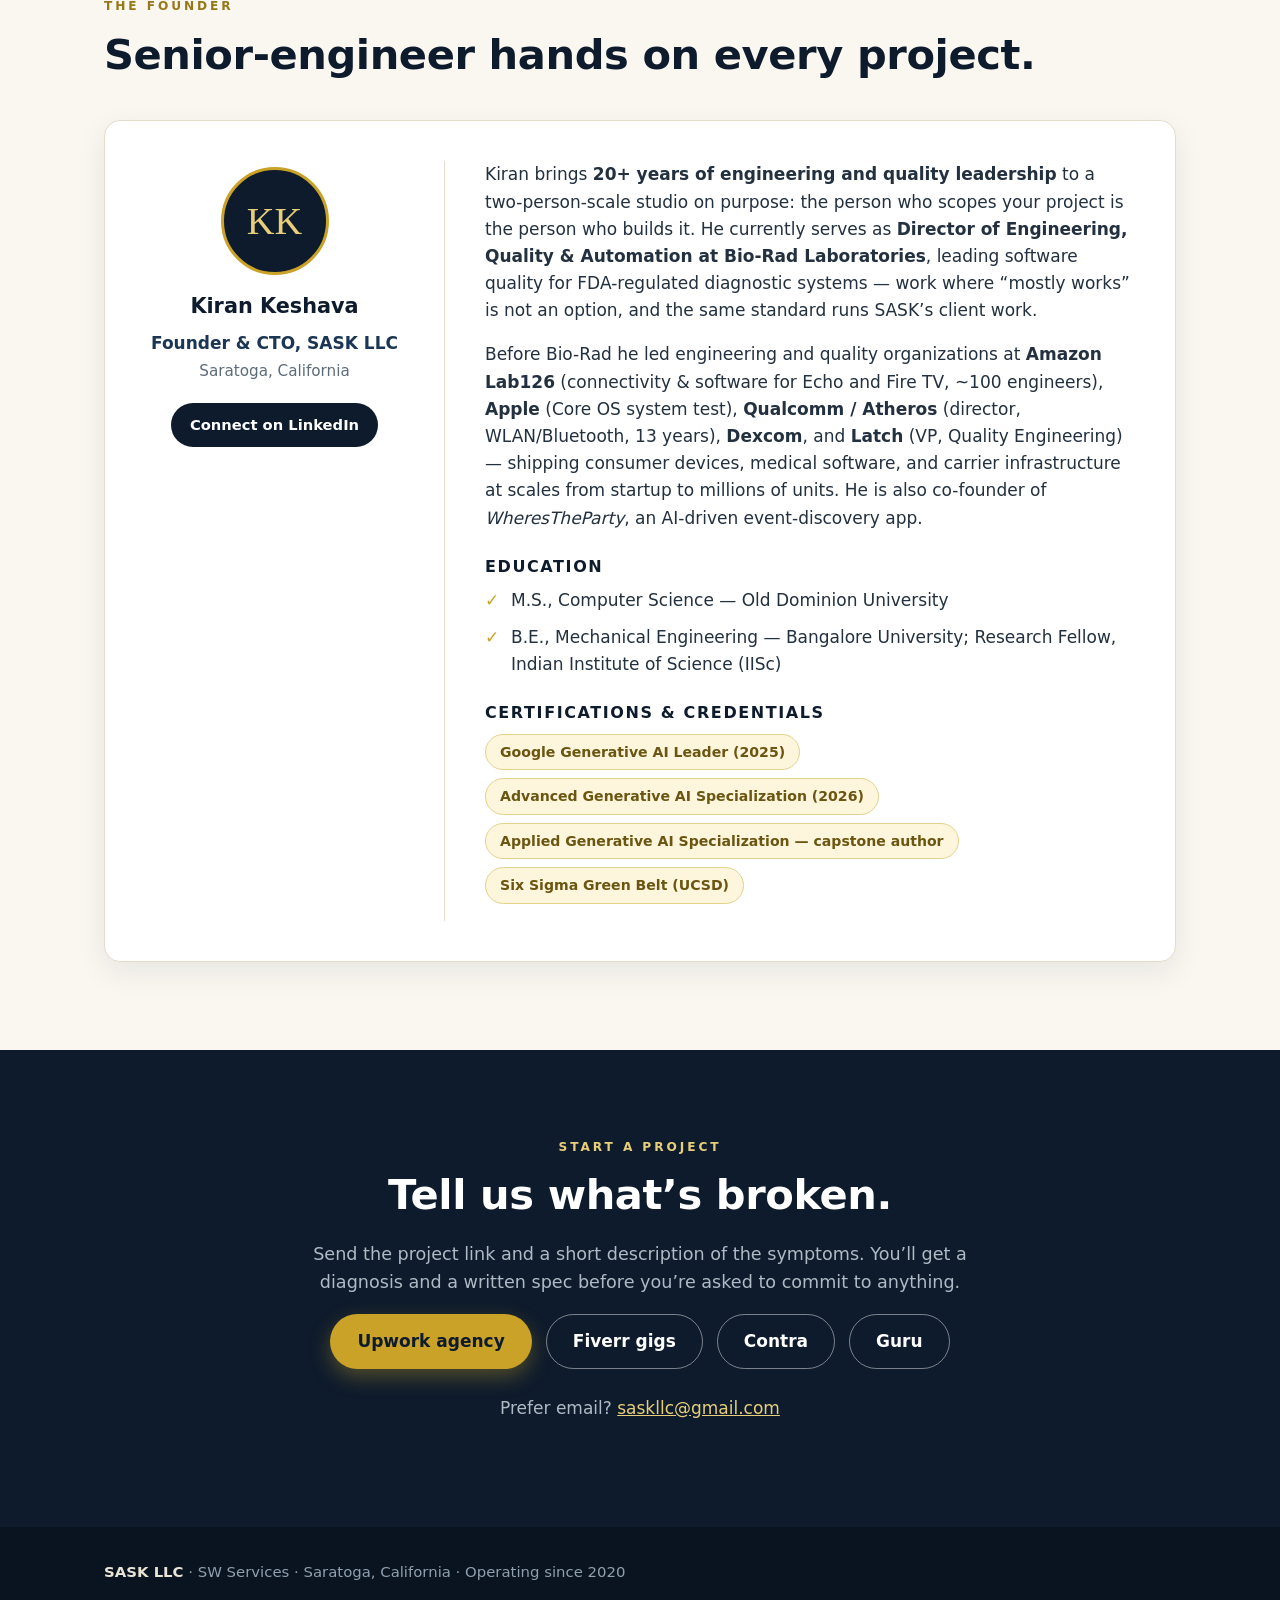
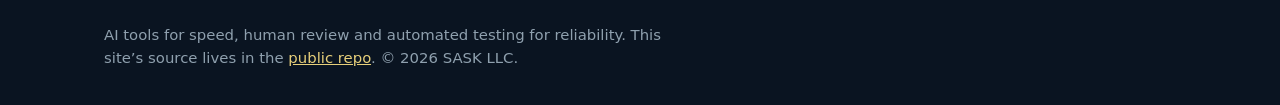
==== commit 47b03285: "Add live Streamlit demo links and update the founder title to CTO. Visitors can open the Stripe, Med" ====
--- a/docs/index.html
+++ b/docs/index.html
@@ -157,7 +157,10 @@
             <h3>SASK Stripe Payments Demo</h3>
             <p>An e-commerce checkout built on Stripe&rsquo;s mental model: product catalog, checkout flow, the full webhook lifecycle, idempotent event handling (duplicates are safely ignored, as the screenshot shows), refunds, and payment retries.</p>
             <p class="stack"><span>Python</span><span>Streamlit</span><span>Stripe patterns</span><span>Pytest &middot; 15 tests</span></p>
-            <a class="text-link" href="https://github.com/saskllc-blip/public/tree/main/sask-stripe-demo" target="_blank" rel="noopener">Source &amp; screenshots on GitHub &rarr;</a>
+            <div class="card-links">
+              <a class="text-link" href="https://public-jqoiup3zm9dmmth2mranix.streamlit.app/" target="_blank" rel="noopener">Live demo &rarr;</a>
+              <a class="text-link" href="https://github.com/saskllc-blip/public/tree/main/sask-stripe-demo" target="_blank" rel="noopener">Source &amp; screenshots on GitHub &rarr;</a>
+            </div>
           </div>
         </article>
 
@@ -167,7 +170,10 @@
             <h3>MediAssist &mdash; AI Medical Assistant</h3>
             <p>An agentic healthcare assistant for medical task automation: a planner agent, persistent memory, and tools for appointments, EHR lookup, and medical search &mdash; capped by a full <strong>evaluation harness</strong> that scores agent quality (the part most AI demos skip). Runs end-to-end in mock mode with no API key. Capstone project for the Applied Generative AI Specialization.</p>
             <p class="stack"><span>Python</span><span>Streamlit</span><span>LangChain</span><span>RAG / FAISS</span><span>Eval harness</span></p>
-            <a class="text-link" href="https://github.com/saskllc-blip/public/tree/main/ai-powered-medical-assistant" target="_blank" rel="noopener">Source &amp; evaluation code on GitHub &rarr;</a>
+            <div class="card-links">
+              <a class="text-link" href="https://public-gpw6gqkwdufnuhgn5aueod.streamlit.app/" target="_blank" rel="noopener">Live demo &rarr;</a>
+              <a class="text-link" href="https://github.com/saskllc-blip/public/tree/main/ai-powered-medical-assistant" target="_blank" rel="noopener">Source &amp; evaluation code on GitHub &rarr;</a>
+            </div>
           </div>
         </article>
 
@@ -176,7 +182,10 @@
             <h3>SASK Rentals OS</h3>
             <p>The dashboard we run our own rental business on, rebuilt as a demo with fictional data: portfolio KPIs, occupancy, rent roll, and per-property performance &mdash; the kind of internal tool we can build for your operation.</p>
             <p class="stack"><span>Python</span><span>Streamlit</span><span>Data dashboards</span></p>
-            <a class="text-link" href="https://github.com/saskllc-blip/public/tree/main/sask-rentals-demo" target="_blank" rel="noopener">Source on GitHub &rarr;</a>
+            <div class="card-links">
+              <a class="text-link" href="https://public-es3d2bknt56jnfpclfltnu.streamlit.app/" target="_blank" rel="noopener">Live demo &rarr;</a>
+              <a class="text-link" href="https://github.com/saskllc-blip/public/tree/main/sask-rentals-demo" target="_blank" rel="noopener">Source on GitHub &rarr;</a>
+            </div>
           </div>
         </article>
 
@@ -225,7 +234,7 @@
         <div class="founder-id">
           <div class="monogram" aria-hidden="true">KK</div>
           <h3>Kiran Keshava</h3>
-          <p class="founder-role">Founder &amp; Lead Engineer, SASK LLC</p>
+          <p class="founder-role">Founder &amp; CTO, SASK LLC</p>
           <p class="founder-loc">Saratoga, California</p>
           <a class="btn btn-dark btn-sm" href="https://www.linkedin.com/in/kiran-kumar-keshava/" target="_blank" rel="noopener">Connect on LinkedIn</a>
         </div>
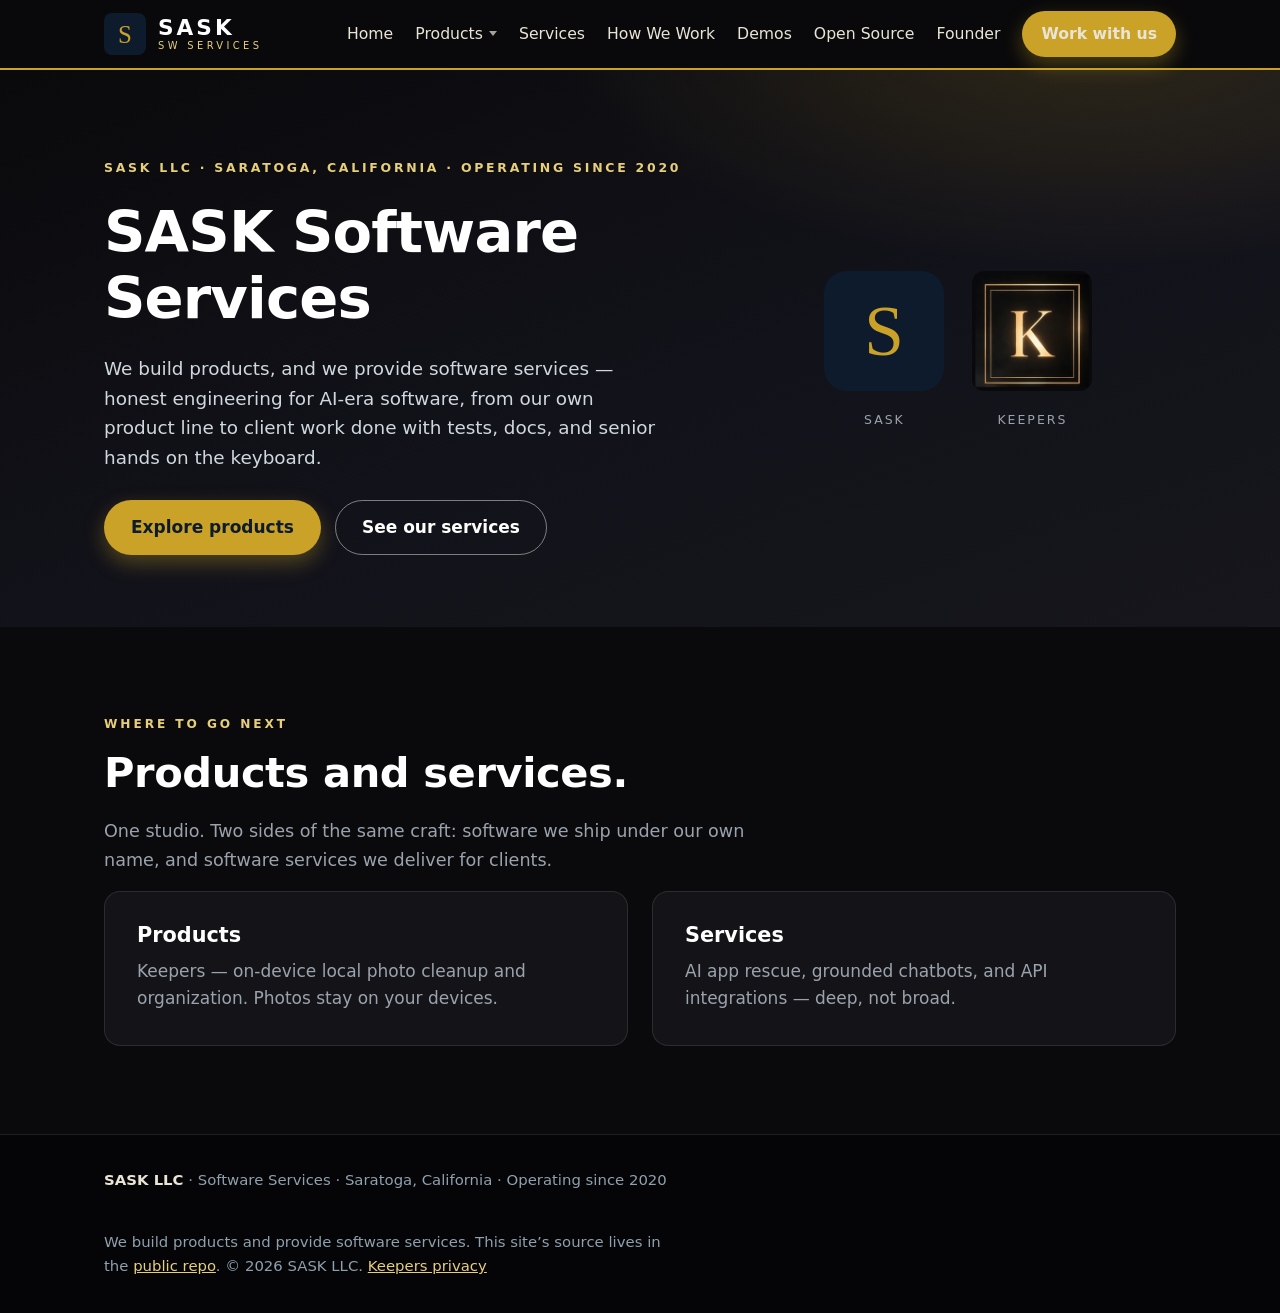
==== commit cb9809bc: "Restructure public site into multipage dark theme with Keepers product page. Split the single scroll" ====
--- a/docs/index.html
+++ b/docs/index.html
@@ -3,8 +3,8 @@
 <head>
 <meta charset="utf-8">
 <meta name="viewport" content="width=device-width, initial-scale=1">
-<title>SASK SW Services — AI App Rescue &amp; AI Integration Studio</title>
-<meta name="description" content="SASK SW Services is the software studio of SASK LLC (Saratoga, CA, since 2020). We rescue AI-built apps, build AI chatbots grounded in your content, and integrate APIs — with tests, docs, and honest engineering.">
+<title>SASK Software Services — Products &amp; Software Services</title>
+<meta name="description" content="SASK Software Services (SASK LLC, Saratoga, CA) builds products and provides software services — Keepers and client engineering with tests, docs, and honest delivery.">
 <link rel="stylesheet" href="styles.css">
 <link rel="icon" href="data:image/svg+xml,%3Csvg xmlns='http://www.w3.org/2000/svg' viewBox='0 0 64 64'%3E%3Crect width='64' height='64' rx='12' fill='%230e1b2c'/%3E%3Ctext x='32' y='45' font-family='Georgia,serif' font-size='38' fill='%23c9a227' text-anchor='middle'%3ES%3C/text%3E%3C/svg%3E">
 </head>
@@ -12,274 +12,77 @@
 
 <header class="site-header">
   <div class="wrap header-in">
-    <a class="brand" href="#top" aria-label="SASK SW Services — home">
+    <a class="brand" href="index.html" aria-label="SASK Software Services — home">
       <svg class="emblem" viewBox="0 0 64 64" aria-hidden="true"><rect width="64" height="64" rx="12" fill="#0e1b2c"/><text x="32" y="45" font-family="Georgia, serif" font-size="38" fill="#c9a227" text-anchor="middle">S</text></svg>
       <span class="brand-text"><strong>SASK</strong><small>SW SERVICES</small></span>
     </a>
     <button class="nav-toggle" id="navToggle" aria-label="Menu" aria-expanded="false">&#9776;</button>
     <nav class="site-nav" id="siteNav">
-      <a href="#services">Services</a>
-      <a href="#process">How we work</a>
-      <a href="#demos">Demos</a>
-      <a href="#opensource">Open source</a>
-      <a href="#founder">Founder</a>
-      <a class="btn btn-gold btn-sm" href="#contact">Work with us</a>
+      <a href="index.html">Home</a>
+      <details class="nav-drop">
+        <summary>Products</summary>
+        <div class="drop-panel">
+          <a href="products/keepers.html">Keepers</a>
+        </div>
+      </details>
+      <a href="services.html">Services</a>
+      <a href="how-we-work.html">How We Work</a>
+      <a href="demos.html">Demos</a>
+      <a href="open-source.html">Open Source</a>
+      <a href="founder.html">Founder</a>
+      <a class="btn btn-gold btn-sm" href="services.html#contact">Work with us</a>
     </nav>
   </div>
 </header>
 
 <main id="top">
-
-  <!-- ===================== HERO ===================== -->
   <section class="hero">
-    <div class="wrap">
-      <p class="kicker">SASK LLC &middot; Saratoga, California &middot; Operating since 2020</p>
-      <h1>AI App Rescue &amp;<br>AI Integration Studio</h1>
-      <p class="hero-sub">Your AI-built app broke, your chatbot makes things up, or your systems don&rsquo;t talk to each other. We fix that &mdash; properly: diagnosed first, built with automated tests, and handed over with documentation you can maintain.</p>
-      <p class="disclosure"><span class="dot"></span>AI tools for speed &middot; human review and automated testing for reliability</p>
-      <div class="hero-cta">
-        <a class="btn btn-gold" href="#demos">See the demos</a>
-        <a class="btn btn-ghost" href="https://www.upwork.com/agencies/2108814011984456360/" target="_blank" rel="noopener">Hire us on Upwork</a>
-      </div>
-      <dl class="stat-strip">
-        <div><dt>4</dt><dd>Public demo projects,<br>source on GitHub</dd></div>
-        <div><dt>3</dt><dd>Focused services:<br>rescue, chatbots, APIs</dd></div>
-        <div><dt>$85<small>/hr</small></dt><dd>Studio rate on Upwork,<br>Guru &amp; Contra</dd></div>
-        <div><dt>20+<small> yrs</small></dt><dd>Founder&rsquo;s engineering<br>leadership experience</dd></div>
-      </dl>
-    </div>
-  </section>
-
-  <!-- ===================== SERVICES ===================== -->
-  <section id="services" class="section">
-    <div class="wrap">
-      <p class="eyebrow">What we do</p>
-      <h2>Three services. Deep, not broad.</h2>
-      <p class="section-lede">We don&rsquo;t do a little of everything. SASK SW Services takes on the three jobs where AI-era software most often needs an experienced engineer.</p>
-
-      <div class="cards cards-3">
-        <article class="card service-card">
-          <p class="card-tag">Service 01</p>
-          <h3>AI App Rescue</h3>
-          <p>Built an app with Lovable, Replit, Bolt, or Base44 &mdash; and now it&rsquo;s broken, half-working, or won&rsquo;t deploy? We diagnose the real problem and fix it with tests so it stays fixed.</p>
-          <ul class="ticks">
-            <li>Root-cause diagnosis before any fix</li>
-            <li>Auth, payments, database &amp; deployment repairs</li>
-            <li>Regression tests on every repaired area</li>
-            <li>&ldquo;If it can&rsquo;t be fixed, you don&rsquo;t pay for the fix&rdquo;</li>
-          </ul>
-          <p class="price">Fiverr packages from <strong>$45</strong> &middot; Studio rate $85/hr</p>
-          <div class="card-links">
-            <a class="btn btn-dark btn-sm" href="http://www.fiverr.com/s/mmm2P09" target="_blank" rel="noopener">Order on Fiverr</a>
-            <a class="text-link" href="https://www.upwork.com/freelancers/~016b5f6be8320efedc" target="_blank" rel="noopener">Upwork profile &rarr;</a>
-          </div>
-        </article>
-
-        <article class="card service-card">
-          <p class="card-tag">Service 02</p>
-          <h3>AI Chatbots</h3>
-          <p>Custom chatbots trained on <em>your</em> business &mdash; your docs, FAQs, and product info &mdash; so the bot answers accurately instead of hallucinating, and hands off to a human when it&rsquo;s unsure.</p>
-          <ul class="ticks">
-            <li>Grounded in your content (RAG), with source citations</li>
-            <li>Guardrails + human-handoff fallback</li>
-            <li>Website widget, support, lead-gen, or internal knowledge bots</li>
-            <li>Optional CRM / ticketing integration &amp; analytics</li>
-          </ul>
-          <p class="price">Fiverr packages from <strong>$135</strong> &middot; Studio rate $85/hr</p>
-          <div class="card-links">
-            <a class="btn btn-dark btn-sm" href="http://www.fiverr.com/s/jyyEmDw" target="_blank" rel="noopener">Order on Fiverr</a>
-            <a class="text-link" href="https://www.upwork.com/freelancers/~016b5f6be8320efedc" target="_blank" rel="noopener">Upwork profile &rarr;</a>
-          </div>
-        </article>
-
-        <article class="card service-card">
-          <p class="card-tag">Service 03</p>
-          <h3>API Integration</h3>
-          <p>Stripe payments, a CRM connected, two systems exchanging data, a webhook pipeline that keeps failing &mdash; we build and repair integrations with tests, docs, and real error handling, not just happy-path code.</p>
-          <ul class="ticks">
-            <li>Stripe, Zoho, CRMs, Google &amp; social APIs, custom REST</li>
-            <li>Webhooks with idempotency and retry handling</li>
-            <li>Automated tests + integration documentation</li>
-            <li>Broken-integration repair and hardening</li>
-          </ul>
-          <p class="price">Fiverr packages from <strong>$80</strong> &middot; Studio rate $85/hr</p>
-          <div class="card-links">
-            <a class="btn btn-dark btn-sm" href="http://www.fiverr.com/s/Q22Eqk3" target="_blank" rel="noopener">Order on Fiverr</a>
-            <a class="text-link" href="https://www.upwork.com/freelancers/~016b5f6be8320efedc" target="_blank" rel="noopener">Upwork profile &rarr;</a>
-          </div>
-        </article>
-      </div>
-    </div>
-  </section>
-
-  <!-- ===================== PROCESS ===================== -->
-  <section id="process" class="section section-dark">
-    <div class="wrap">
-      <p class="eyebrow eyebrow-gold">How we work</p>
-      <h2>A written spec before a line of code.</h2>
-      <p class="section-lede">Most failed AI projects didn&rsquo;t fail on code &mdash; they failed on vagueness. Our process is built to remove it.</p>
-      <ol class="steps">
-        <li>
-          <span class="step-num">1</span>
-          <h3>Diagnose</h3>
-          <p>We look at the actual system &mdash; code, errors, data &mdash; and tell you plainly what&rsquo;s wrong and what it takes to fix. No obligation to continue.</p>
-        </li>
-        <li>
-          <span class="step-num">2</span>
-          <h3>Spec</h3>
-          <p>You get a short written spec: scope, deliverables, fixed price or capped hours, and acceptance criteria. No spec, no build &mdash; that rule protects you.</p>
-        </li>
-        <li>
-          <span class="step-num">3</span>
-          <h3>Build &amp; test</h3>
-          <p>We build AI-assisted for speed, with human engineering review and an automated test suite that proves the work does what the spec says.</p>
-        </li>
-        <li>
-          <span class="step-num">4</span>
-          <h3>Hand over</h3>
-          <p>Documented, deployable, and maintainable &mdash; with a walkthrough of what was built and how to run it. Platform escrow (Upwork / Fiverr) keeps payment safe on both sides.</p>
-        </li>
-      </ol>
-    </div>
-  </section>
-
-  <!-- ===================== DEMOS ===================== -->
-  <section id="demos" class="section">
-    <div class="wrap">
-      <p class="eyebrow">Demo projects</p>
-      <h2>Don&rsquo;t take our word for it. Read the code.</h2>
-      <p class="section-lede">Every project below is a working application with its full source in our public GitHub repository &mdash; the same engineering standard we bring to client work.</p>
-
-      <div class="cards cards-2">
-        <article class="card demo-card">
-          <img class="demo-shot" src="https://raw.githubusercontent.com/saskllc-blip/public/main/sask-stripe-demo/screenshots/04-idempotency-duplicate.png" alt="SASK Stripe demo handling a duplicate webhook safely" loading="lazy" onerror="this.style.display='none'">
-          <div class="demo-body">
-            <h3>SASK Stripe Payments Demo</h3>
-            <p>An e-commerce checkout built on Stripe&rsquo;s mental model: product catalog, checkout flow, the full webhook lifecycle, idempotent event handling (duplicates are safely ignored, as the screenshot shows), refunds, and payment retries.</p>
-            <p class="stack"><span>Python</span><span>Streamlit</span><span>Stripe patterns</span><span>Pytest &middot; 15 tests</span></p>
-            <div class="card-links">
-              <a class="text-link" href="https://public-jqoiup3zm9dmmth2mranix.streamlit.app/" target="_blank" rel="noopener">Live demo &rarr;</a>
-              <a class="text-link" href="https://github.com/saskllc-blip/public/tree/main/sask-stripe-demo" target="_blank" rel="noopener">Source &amp; screenshots on GitHub &rarr;</a>
-            </div>
-          </div>
-        </article>
-
-        <article class="card demo-card">
-          <div class="demo-body">
-            <p class="demo-badge">Applied AI capstone</p>
-            <h3>MediAssist &mdash; AI Medical Assistant</h3>
-            <p>An agentic healthcare assistant for medical task automation: a planner agent, persistent memory, and tools for appointments, EHR lookup, and medical search &mdash; capped by a full <strong>evaluation harness</strong> that scores agent quality (the part most AI demos skip). Runs end-to-end in mock mode with no API key. Capstone project for the Applied Generative AI Specialization.</p>
-            <p class="stack"><span>Python</span><span>Streamlit</span><span>LangChain</span><span>RAG / FAISS</span><span>Eval harness</span></p>
-            <div class="card-links">
-              <a class="text-link" href="https://public-gpw6gqkwdufnuhgn5aueod.streamlit.app/" target="_blank" rel="noopener">Live demo &rarr;</a>
-              <a class="text-link" href="https://github.com/saskllc-blip/public/tree/main/ai-powered-medical-assistant" target="_blank" rel="noopener">Source &amp; evaluation code on GitHub &rarr;</a>
-            </div>
-          </div>
-        </article>
-
-        <article class="card demo-card">
-          <div class="demo-body">
-            <h3>SASK Rentals OS</h3>
-            <p>The dashboard we run our own rental business on, rebuilt as a demo with fictional data: portfolio KPIs, occupancy, rent roll, and per-property performance &mdash; the kind of internal tool we can build for your operation.</p>
-            <p class="stack"><span>Python</span><span>Streamlit</span><span>Data dashboards</span></p>
-            <div class="card-links">
-              <a class="text-link" href="https://public-es3d2bknt56jnfpclfltnu.streamlit.app/" target="_blank" rel="noopener">Live demo &rarr;</a>
-              <a class="text-link" href="https://github.com/saskllc-blip/public/tree/main/sask-rentals-demo" target="_blank" rel="noopener">Source on GitHub &rarr;</a>
-            </div>
-          </div>
-        </article>
-
-        <article class="card demo-card">
-          <div class="demo-body">
-            <h3>LinkedIn Engagement Workspace</h3>
-            <p>A creator&rsquo;s command center: trending posts with AI-drafted replies, per-post performance with intelligent follow-ups, and a job-hunt pipeline with saved searches and application tracking (demonstration data).</p>
-            <p class="stack"><span>Python</span><span>Streamlit</span><span>AI drafting</span></p>
-            <a class="text-link" href="https://github.com/saskllc-blip/public/tree/main/sask-linkedin-demo" target="_blank" rel="noopener">Source on GitHub &rarr;</a>
-          </div>
-        </article>
-      </div>
-
-      <p class="in-build"><strong>In build:</strong> the BrightPath Dental support chatbot &mdash; FAQ-grounded answers with cited sources, appointment booking, and human handoff. It joins this showcase when it ships.</p>
-    </div>
-  </section>
-
-  <!-- ===================== OPEN SOURCE ===================== -->
-  <section id="opensource" class="section section-dark">
-    <div class="wrap oss-in">
+    <div class="wrap hero-split">
       <div>
-        <p class="eyebrow eyebrow-gold">Open source</p>
-        <h2>Our showroom is a public repo.</h2>
-        <p class="section-lede">All of the demos on this page &mdash; source, tests, and documentation &mdash; live in one public repository. Browse it before you hire us; it&rsquo;s the most honest portfolio we can offer.</p>
+        <p class="kicker">SASK LLC &middot; Saratoga, California &middot; Operating since 2020</p>
+        <h1>SASK Software Services</h1>
+        <p class="hero-sub">We build products, and we provide software services &mdash; honest engineering for AI-era software, from our own product line to client work done with tests, docs, and senior hands on the keyboard.</p>
         <div class="hero-cta">
-          <a class="btn btn-gold" href="https://github.com/saskllc-blip/public" target="_blank" rel="noopener">github.com/saskllc-blip/public</a>
-          <a class="btn btn-ghost" href="https://github.com/saskllc-blip" target="_blank" rel="noopener">All repositories &rarr;</a>
+          <a class="btn btn-gold" href="products/keepers.html">Explore products</a>
+          <a class="btn btn-ghost" href="services.html">See our services</a>
         </div>
       </div>
-      <ul class="repo-list">
-        <li><code>sask-stripe-demo/</code><span>Payments, webhooks, idempotency</span></li>
-        <li><code>ai-powered-medical-assistant/</code><span>Agentic AI + evaluation harness</span></li>
-        <li><code>sask-rentals-demo/</code><span>Portfolio dashboard</span></li>
-        <li><code>sask-linkedin-demo/</code><span>Engagement workspace</span></li>
-        <li><code>docs/</code><span>This website</span></li>
-      </ul>
-    </div>
-  </section>
-
-  <!-- ===================== FOUNDER ===================== -->
-  <section id="founder" class="section">
-    <div class="wrap">
-      <p class="eyebrow">The founder</p>
-      <h2>Senior-engineer hands on every project.</h2>
-      <div class="founder-card card">
-        <div class="founder-id">
-          <div class="monogram" aria-hidden="true">KK</div>
-          <h3>Kiran Keshava</h3>
-          <p class="founder-role">Founder &amp; CTO, SASK LLC</p>
-          <p class="founder-loc">Saratoga, California</p>
-          <a class="btn btn-dark btn-sm" href="https://www.linkedin.com/in/kiran-kumar-keshava/" target="_blank" rel="noopener">Connect on LinkedIn</a>
+      <div class="hero-marks" aria-label="SASK and Keepers marks">
+        <div class="mark-pair">
+          <svg class="emblem-lg" viewBox="0 0 64 64" aria-hidden="true"><rect width="64" height="64" rx="12" fill="#0e1b2c"/><text x="32" y="45" font-family="Georgia, serif" font-size="38" fill="#c9a227" text-anchor="middle">S</text></svg>
+          <p class="mark-caption">SASK</p>
         </div>
-        <div class="founder-bio">
-          <p>Kiran brings <strong>20+ years of engineering and quality leadership</strong> to a two-person-scale studio on purpose: the person who scopes your project is the person who builds it. He currently serves as <strong>Director of Engineering, Quality &amp; Automation at Bio-Rad Laboratories</strong>, leading software quality for FDA-regulated diagnostic systems &mdash; work where &ldquo;mostly works&rdquo; is not an option, and the same standard runs SASK&rsquo;s client work.</p>
-          <p>Before Bio-Rad he led engineering and quality organizations at <strong>Amazon Lab126</strong> (connectivity &amp; software for Echo and Fire TV, ~100 engineers), <strong>Apple</strong> (Core OS system test), <strong>Qualcomm / Atheros</strong> (director, WLAN/Bluetooth, 13 years), <strong>Dexcom</strong>, and <strong>Latch</strong> (VP, Quality Engineering) &mdash; shipping consumer devices, medical software, and carrier infrastructure at scales from startup to millions of units. He is also co-founder of <em>WheresTheParty</em>, an AI-driven event-discovery app.</p>
-          <h4>Education</h4>
-          <ul class="ticks">
-            <li>M.S., Computer Science &mdash; Old Dominion University</li>
-            <li>B.E., Mechanical Engineering &mdash; Bangalore University; Research Fellow, Indian Institute of Science (IISc)</li>
-          </ul>
-          <h4>Certifications &amp; credentials</h4>
-          <p class="chips">
-            <span class="chip">Google Generative AI Leader (2025)</span>
-            <span class="chip">Advanced Generative AI Specialization (2026)</span>
-            <span class="chip">Applied Generative AI Specialization &mdash; capstone author</span>
-            <span class="chip">Six Sigma Green Belt (UCSD)</span>
-          </p>
+        <div class="mark-pair">
+          <img class="keepers-mark" src="assets/keepers-mark-256.png" width="120" height="120" alt="Keepers mark">
+          <p class="mark-caption">Keepers</p>
         </div>
       </div>
     </div>
   </section>
 
-  <!-- ===================== CONTACT ===================== -->
-  <section id="contact" class="section section-dark">
-    <div class="wrap contact-in">
-      <p class="eyebrow eyebrow-gold">Start a project</p>
-      <h2>Tell us what&rsquo;s broken.</h2>
-      <p class="section-lede">Send the project link and a short description of the symptoms. You&rsquo;ll get a diagnosis and a written spec before you&rsquo;re asked to commit to anything.</p>
-      <div class="hero-cta">
-        <a class="btn btn-gold" href="https://www.upwork.com/agencies/2108814011984456360/" target="_blank" rel="noopener">Upwork agency</a>
-        <a class="btn btn-ghost" href="https://www.fiverr.com/bob_replit" target="_blank" rel="noopener">Fiverr gigs</a>
-        <a class="btn btn-ghost" href="https://contra.com/w/sask_llc_8nuljb/home" target="_blank" rel="noopener">Contra</a>
-        <a class="btn btn-ghost" href="https://www.guru.com/freelancers/kiran-keshava" target="_blank" rel="noopener">Guru</a>
+  <section class="section">
+    <div class="wrap">
+      <p class="eyebrow">Where to go next</p>
+      <h2>Products and services.</h2>
+      <p class="section-lede">One studio. Two sides of the same craft: software we ship under our own name, and software services we deliver for clients.</p>
+      <div class="home-paths">
+        <a class="path-card" href="products/keepers.html">
+          <h3>Products</h3>
+          <p>Keepers &mdash; on-device local photo cleanup and organization. Photos stay on your devices.</p>
+        </a>
+        <a class="path-card" href="services.html">
+          <h3>Services</h3>
+          <p>AI app rescue, grounded chatbots, and API integrations &mdash; deep, not broad.</p>
+        </a>
       </div>
-      <p class="contact-mail">Prefer email? <a href="mailto:saskllc@gmail.com">saskllc@gmail.com</a></p>
     </div>
   </section>
-
 </main>
 
 <footer class="site-footer">
   <div class="wrap footer-in">
-    <p><strong>SASK LLC</strong> &middot; SW Services &middot; Saratoga, California &middot; Operating since 2020</p>
-    <p class="footer-note">AI tools for speed, human review and automated testing for reliability. This site&rsquo;s source lives in the <a href="https://github.com/saskllc-blip/public/tree/main/docs" target="_blank" rel="noopener">public repo</a>. &copy; <span id="year">2026</span> SASK LLC.</p>
+    <p><strong>SASK LLC</strong> &middot; Software Services &middot; Saratoga, California &middot; Operating since 2020</p>
+    <p class="footer-note">We build products and provide software services. This site&rsquo;s source lives in the <a href="https://github.com/saskllc-blip/public/tree/main/docs" target="_blank" rel="noopener">public repo</a>. &copy; <span id="year">2026</span> SASK LLC. <a href="keepers-privacy.html">Keepers privacy</a></p>
   </div>
 </footer>
 
--- a/docs/styles.css
+++ b/docs/styles.css
@@ -1,21 +1,23 @@
-/* SASK SW Services — landing page
-   Palette: deep navy ink + V7 gold on warm paper. System fonts only. */
+/* SASK Software Services — shared dark site stylesheet
+   Palette: near-black (#0a0a0c family) + gold, consistent with Keepers splash. */
 
 :root {
+  --bg: #0a0a0c;
+  --bg-2: #101014;
+  --bg-3: #16161c;
   --ink: #0e1b2c;
   --ink-2: #12263e;
   --ink-3: #1b3554;
   --gold: #c9a227;
   --gold-soft: #e7cf7a;
-  --paper: #faf7f1;
-  --paper-2: #f3eee3;
-  --card: #ffffff;
-  --text: #22303f;
-  --muted: #5c6b7a;
-  --line: #e3dccb;
+  --gold-keepers: #d9a441;
+  --text: #e8eaed;
+  --muted: #9aa3ad;
+  --line: rgba(255, 255, 255, 0.1);
+  --card: #141418;
   --radius: 16px;
-  --shadow: 0 10px 30px rgba(14, 27, 44, .08);
-  --shadow-lift: 0 18px 42px rgba(14, 27, 44, .14);
+  --shadow: 0 10px 30px rgba(0, 0, 0, 0.35);
+  --shadow-lift: 0 18px 42px rgba(0, 0, 0, 0.45);
 }
 
 * { box-sizing: border-box; }
@@ -24,38 +26,87 @@
   margin: 0;
   font-family: "Avenir Next", "Segoe UI", system-ui, -apple-system, "Helvetica Neue", Arial, sans-serif;
   color: var(--text);
-  background: var(--paper);
+  background: var(--bg);
   line-height: 1.6;
   font-size: 17px;
 }
 .wrap { max-width: 1120px; margin: 0 auto; padding: 0 24px; }
-h1, h2, h3 { color: var(--ink); line-height: 1.15; margin: 0 0 .5em; }
+h1, h2, h3 { color: #fff; line-height: 1.15; margin: 0 0 .5em; }
 h2 { font-size: clamp(1.8rem, 3.6vw, 2.6rem); letter-spacing: -.01em; }
 h3 { font-size: 1.3rem; }
 p { margin: 0 0 1em; }
-a { color: var(--ink-3); }
+a { color: var(--gold-soft); }
 section { scroll-margin-top: 84px; }
 
 /* ---------- header ---------- */
 .site-header {
   position: sticky; top: 0; z-index: 50;
-  background: rgba(14, 27, 44, .96);
-  backdrop-filter: blur(6px);
+  background: rgba(10, 10, 12, .96);
+  backdrop-filter: blur(8px);
   border-bottom: 2px solid var(--gold);
 }
-.header-in { display: flex; align-items: center; justify-content: space-between; height: 68px; }
+.header-in { display: flex; align-items: center; justify-content: space-between; height: 68px; position: relative; }
 .brand { display: flex; align-items: center; gap: 12px; text-decoration: none; }
 .emblem { width: 42px; height: 42px; flex: none; }
 .brand-text { display: flex; flex-direction: column; line-height: 1; color: #fff; }
 .brand-text strong { font-size: 1.35rem; letter-spacing: .14em; font-weight: 700; }
 .brand-text small { font-size: .62rem; letter-spacing: .34em; color: var(--gold-soft); margin-top: 3px; }
-.site-nav { display: flex; align-items: center; gap: 26px; }
-.site-nav a { color: #e9e4d6; text-decoration: none; font-size: .98rem; }
-.site-nav a:hover { color: var(--gold-soft); }
+.site-nav { display: flex; align-items: center; gap: 22px; }
+.site-nav > a,
+.nav-drop > summary,
+.nav-drop .drop-panel a {
+  color: #e9e4d6; text-decoration: none; font-size: .98rem;
+}
+.site-nav > a:hover,
+.nav-drop > summary:hover,
+.nav-drop .drop-panel a:hover { color: var(--gold-soft); }
 .nav-toggle {
   display: none; background: none; border: 1px solid rgba(255,255,255,.35);
   color: #fff; font-size: 1.2rem; border-radius: 8px; padding: 4px 12px; cursor: pointer;
 }
+
+/* Products dropdown — CSS hover/focus; works without JS */
+.nav-drop {
+  position: relative;
+  list-style: none;
+}
+.nav-drop > summary {
+  list-style: none;
+  cursor: pointer;
+  display: inline-flex;
+  align-items: center;
+  gap: 6px;
+}
+.nav-drop > summary::-webkit-details-marker { display: none; }
+.nav-drop > summary::after {
+  content: "";
+  width: 0; height: 0;
+  border-left: 4px solid transparent;
+  border-right: 4px solid transparent;
+  border-top: 5px solid currentColor;
+  opacity: .7;
+}
+.nav-drop .drop-panel {
+  display: none;
+  position: absolute;
+  top: calc(100% + 10px);
+  left: 0;
+  min-width: 180px;
+  background: var(--bg-3);
+  border: 1px solid var(--line);
+  border-radius: 12px;
+  padding: 8px 0;
+  box-shadow: var(--shadow-lift);
+  z-index: 60;
+}
+.nav-drop .drop-panel a {
+  display: block;
+  padding: 10px 16px;
+  white-space: nowrap;
+}
+.nav-drop:hover > .drop-panel,
+.nav-drop:focus-within > .drop-panel,
+.nav-drop[open] > .drop-panel { display: block; }
 
 /* ---------- buttons ---------- */
 .btn {
@@ -65,58 +116,94 @@
 }
 .btn:hover { transform: translateY(-2px); }
 .btn-gold { background: var(--gold); color: var(--ink); box-shadow: 0 8px 20px rgba(201, 162, 39, .35); }
-.btn-gold:hover { background: var(--gold-soft); }
+.btn-gold:hover { background: var(--gold-soft); color: var(--ink); }
 .btn-ghost { border-color: rgba(255,255,255,.45); color: #fff; }
 .btn-ghost:hover { border-color: var(--gold-soft); color: var(--gold-soft); }
-.btn-dark { background: var(--ink); color: #fff; }
+.btn-dark { background: var(--bg-3); color: #fff; border-color: var(--line); }
 .btn-dark:hover { background: var(--ink-3); }
 .btn-sm { padding: 9px 18px; font-size: .92rem; }
-.text-link { font-weight: 600; text-decoration: none; color: var(--ink-3); border-bottom: 2px solid var(--gold); }
-.text-link:hover { color: var(--ink); }
-
-/* ---------- hero ---------- */
+.text-link { font-weight: 600; text-decoration: none; color: var(--gold-soft); border-bottom: 2px solid var(--gold); }
+.text-link:hover { color: #fff; }
+
+/* ---------- hero (home) ---------- */
 .hero {
   background:
-    radial-gradient(900px 420px at 85% -10%, rgba(201,162,39,.22), transparent 60%),
-    linear-gradient(160deg, var(--ink) 0%, var(--ink-2) 55%, var(--ink-3) 100%);
+    radial-gradient(900px 420px at 85% -10%, rgba(201,162,39,.18), transparent 60%),
+    linear-gradient(160deg, #0a0a0c 0%, #12121a 55%, #16161c 100%);
   color: #eef0ea;
-  padding: 92px 0 70px;
+  padding: 88px 0 72px;
+}
+.hero-split {
+  display: grid;
+  grid-template-columns: 1.15fr 0.85fr;
+  gap: 48px;
+  align-items: center;
 }
 .kicker {
   text-transform: uppercase; letter-spacing: .22em; font-size: .78rem;
   color: var(--gold-soft); margin-bottom: 22px; font-weight: 600;
 }
 .hero h1 {
-  color: #fff; font-size: clamp(2.5rem, 6vw, 4.2rem); font-weight: 800;
+  color: #fff; font-size: clamp(2.2rem, 5vw, 3.6rem); font-weight: 800;
   letter-spacing: -.015em; margin-bottom: 22px;
 }
-.hero-sub { max-width: 720px; font-size: 1.18rem; color: #cfd8de; }
-.disclosure {
-  display: inline-flex; align-items: center; gap: 10px;
-  border: 1px solid rgba(201,162,39,.55); color: var(--gold-soft);
-  border-radius: 999px; padding: 7px 16px; font-size: .92rem; margin: 10px 0 30px;
-}
-.disclosure .dot { width: 8px; height: 8px; border-radius: 50%; background: var(--gold); flex: none; }
-.hero-cta { display: flex; flex-wrap: wrap; gap: 14px; }
-.stat-strip {
-  display: grid; grid-template-columns: repeat(4, 1fr); gap: 18px;
-  margin: 56px 0 0; padding-top: 30px; border-top: 1px solid rgba(255,255,255,.16);
-}
-.stat-strip div { margin: 0; }
-.stat-strip dt { font-size: 2rem; font-weight: 800; color: #fff; line-height: 1; }
-.stat-strip dt small { font-size: 1rem; color: var(--gold-soft); font-weight: 600; }
-.stat-strip dd { margin: 8px 0 0; font-size: .9rem; color: #aebbc4; }
+.hero-sub { max-width: 560px; font-size: 1.15rem; color: #cfd8de; }
+.hero-cta { display: flex; flex-wrap: wrap; gap: 14px; margin-top: 28px; }
+.hero-marks {
+  display: flex;
+  align-items: center;
+  justify-content: center;
+  gap: 28px;
+  flex-wrap: wrap;
+}
+.hero-marks .emblem-lg { width: 120px; height: 120px; }
+.hero-marks .keepers-mark {
+  width: 120px; height: 120px;
+  object-fit: contain;
+  border-radius: 12px;
+}
+.mark-caption {
+  text-align: center;
+  font-size: .78rem;
+  letter-spacing: .16em;
+  text-transform: uppercase;
+  color: var(--muted);
+  margin-top: 10px;
+}
+.mark-pair { text-align: center; }
+
+/* ---------- home intro cards ---------- */
+.home-paths {
+  display: grid;
+  grid-template-columns: 1fr 1fr;
+  gap: 24px;
+  margin-top: 8px;
+}
+.path-card {
+  background: var(--card);
+  border: 1px solid var(--line);
+  border-radius: var(--radius);
+  padding: 32px;
+  text-decoration: none;
+  color: inherit;
+  transition: transform .18s ease, border-color .18s ease, box-shadow .18s ease;
+}
+.path-card:hover {
+  transform: translateY(-3px);
+  border-color: rgba(201,162,39,.45);
+  box-shadow: var(--shadow-lift);
+  color: inherit;
+}
+.path-card h3 { margin-bottom: 10px; }
+.path-card p { color: var(--muted); margin: 0; }
 
 /* ---------- sections ---------- */
-.section { padding: 88px 0; }
-.section-dark { background: var(--ink); color: #d7dee4; }
-.section-dark h2, .section-dark h3 { color: #fff; }
-.section-dark .section-lede { color: #aebbc4; }
+.section { padding: 88px 0; background: var(--bg); }
+.section-alt { background: var(--bg-2); }
 .eyebrow {
   text-transform: uppercase; letter-spacing: .24em; font-size: .76rem;
-  font-weight: 700; color: #97791a; margin-bottom: 14px;
-}
-.eyebrow-gold { color: var(--gold-soft); }
+  font-weight: 700; color: var(--gold-soft); margin-bottom: 14px;
+}
 .section-lede { max-width: 680px; font-size: 1.1rem; color: var(--muted); }
 
 /* ---------- cards ---------- */
@@ -131,10 +218,10 @@
 .card:hover { transform: translateY(-4px); box-shadow: var(--shadow-lift); }
 .card-tag {
   text-transform: uppercase; letter-spacing: .2em; font-size: .72rem;
-  font-weight: 700; color: #97791a; margin-bottom: 12px;
+  font-weight: 700; color: var(--gold); margin-bottom: 12px;
 }
 .ticks { list-style: none; padding: 0; margin: 0 0 18px; }
-.ticks li { position: relative; padding-left: 26px; margin-bottom: 9px; }
+.ticks li { position: relative; padding-left: 26px; margin-bottom: 9px; color: var(--text); }
 .ticks li::before {
   content: "\2713"; position: absolute; left: 0; top: 0;
   color: var(--gold); font-weight: 800;
@@ -148,7 +235,7 @@
   display: grid; grid-template-columns: repeat(4, 1fr); gap: 24px;
 }
 .steps li {
-  background: var(--ink-2); border: 1px solid rgba(255,255,255,.09);
+  background: var(--bg-3); border: 1px solid var(--line);
   border-radius: var(--radius); padding: 26px;
 }
 .step-num {
@@ -157,25 +244,25 @@
   border: 2px solid var(--gold); color: var(--gold-soft);
   font-weight: 800; font-size: 1.1rem; margin-bottom: 16px;
 }
-.steps p { color: #aebbc4; font-size: .97rem; margin: 0; }
+.steps p { color: var(--muted); font-size: .97rem; margin: 0; }
 
 /* ---------- demos ---------- */
 .demo-card { padding: 0; overflow: hidden; display: flex; flex-direction: column; }
 .demo-shot { width: 100%; display: block; border-bottom: 1px solid var(--line); }
 .demo-body { padding: 28px 30px 30px; }
 .demo-badge {
-  display: inline-block; background: var(--paper-2); color: #7a6114;
-  border: 1px solid var(--line); border-radius: 999px;
+  display: inline-block; background: rgba(201,162,39,.12); color: var(--gold-soft);
+  border: 1px solid rgba(201,162,39,.35); border-radius: 999px;
   font-size: .74rem; font-weight: 700; letter-spacing: .12em; text-transform: uppercase;
   padding: 4px 12px; margin-bottom: 14px;
 }
 .stack { display: flex; flex-wrap: wrap; gap: 8px; margin: 16px 0 18px; }
 .stack span {
-  background: var(--paper-2); border-radius: 999px; padding: 4px 12px;
-  font-size: .82rem; font-weight: 600; color: var(--ink-3);
+  background: var(--bg-3); border: 1px solid var(--line); border-radius: 999px; padding: 4px 12px;
+  font-size: .82rem; font-weight: 600; color: #cfd8de;
 }
 .in-build {
-  margin-top: 30px; background: var(--paper-2); border: 1px dashed #c9b96a;
+  margin-top: 30px; background: var(--bg-3); border: 1px dashed rgba(201,162,39,.4);
   border-radius: var(--radius); padding: 18px 24px; color: var(--text);
 }
 
@@ -184,37 +271,93 @@
 .repo-list { list-style: none; padding: 0; margin: 0; }
 .repo-list li {
   display: flex; justify-content: space-between; gap: 16px; align-items: baseline;
-  padding: 14px 4px; border-bottom: 1px solid rgba(255,255,255,.12);
-}
-.repo-list li:first-child { border-top: 1px solid rgba(255,255,255,.12); }
+  padding: 14px 4px; border-bottom: 1px solid var(--line);
+}
+.repo-list li:first-child { border-top: 1px solid var(--line); }
 .repo-list code { color: var(--gold-soft); font-size: .95rem; }
-.repo-list span { color: #aebbc4; font-size: .9rem; text-align: right; }
+.repo-list span { color: var(--muted); font-size: .9rem; text-align: right; }
 
 /* ---------- founder ---------- */
 .founder-card { display: grid; grid-template-columns: 300px 1fr; gap: 40px; margin-top: 42px; padding: 40px; }
 .founder-id { text-align: center; border-right: 1px solid var(--line); padding-right: 40px; }
 .monogram {
   width: 108px; height: 108px; margin: 6px auto 20px; border-radius: 50%;
-  background: var(--ink); color: var(--gold-soft);
+  background: var(--bg); color: var(--gold-soft);
   display: flex; align-items: center; justify-content: center;
   font-family: Georgia, serif; font-size: 2.4rem; border: 3px solid var(--gold);
 }
-.founder-role { font-weight: 600; color: var(--ink-3); margin-bottom: 2px; }
+.founder-role { font-weight: 600; color: var(--gold-soft); margin-bottom: 2px; }
 .founder-loc { color: var(--muted); font-size: .95rem; margin-bottom: 20px; }
-.founder-bio h4 { margin: 22px 0 8px; color: var(--ink); font-size: 1rem; text-transform: uppercase; letter-spacing: .1em; }
+.founder-bio h4 { margin: 22px 0 8px; color: #fff; font-size: 1rem; text-transform: uppercase; letter-spacing: .1em; }
+.founder-bio p { color: var(--text); }
 .chips { display: flex; flex-wrap: wrap; gap: 8px; }
 .chip {
-  background: #fdf6dd; border: 1px solid #e3d28a; color: #6b5510;
+  background: rgba(201,162,39,.12); border: 1px solid rgba(201,162,39,.35); color: var(--gold-soft);
   border-radius: 999px; padding: 6px 14px; font-size: .88rem; font-weight: 600;
 }
+
+/* ---------- Keepers product page ---------- */
+.keepers-hero {
+  padding: 0;
+  background: var(--bg);
+}
+.keepers-hero-art {
+  width: 100%;
+  display: block;
+  max-height: 520px;
+  object-fit: cover;
+  object-position: center;
+  background: #0a0a0c;
+}
+.keepers-body { padding: 64px 0 40px; }
+.keepers-grid {
+  display: grid;
+  grid-template-columns: 1.2fr 0.8fr;
+  gap: 40px;
+  align-items: start;
+}
+.keepers-phone {
+  width: 100%;
+  max-width: 280px;
+  margin: 0 auto;
+  display: block;
+  border-radius: 24px;
+  box-shadow: var(--shadow-lift);
+}
+.feature-list {
+  display: grid;
+  grid-template-columns: 1fr 1fr;
+  gap: 18px;
+  margin: 36px 0 0;
+  padding: 0;
+  list-style: none;
+}
+.feature-list li {
+  background: var(--card);
+  border: 1px solid var(--line);
+  border-radius: 12px;
+  padding: 20px 22px;
+}
+.feature-list strong { display: block; color: #fff; margin-bottom: 6px; }
+.feature-list span { color: var(--muted); font-size: .95rem; }
+.coming-soon {
+  margin: 56px 0 0;
+  text-align: center;
+  background: var(--bg-2);
+  border: 1px solid rgba(201,162,39,.35);
+  border-radius: var(--radius);
+  padding: 40px 28px;
+}
+.coming-soon h2 { margin-bottom: 10px; }
+.coming-soon p { color: var(--muted); max-width: 520px; margin: 0 auto; }
 
 /* ---------- contact / footer ---------- */
 .contact-in { text-align: center; }
 .contact-in .section-lede { margin-left: auto; margin-right: auto; }
 .contact-in .hero-cta { justify-content: center; }
-.contact-mail { margin-top: 26px; color: #aebbc4; }
+.contact-mail { margin-top: 26px; color: var(--muted); }
 .contact-mail a { color: var(--gold-soft); }
-.site-footer { background: #0a1421; color: #8fa0ae; padding: 34px 0; font-size: .93rem; }
+.site-footer { background: #050507; color: #8fa0ae; padding: 34px 0; font-size: .93rem; border-top: 1px solid var(--line); }
 .footer-in { display: flex; justify-content: space-between; gap: 24px; flex-wrap: wrap; }
 .site-footer strong { color: #e9e4d6; }
 .site-footer a { color: var(--gold-soft); }
@@ -222,21 +365,37 @@
 
 /* ---------- responsive ---------- */
 @media (max-width: 960px) {
+  .hero-split, .keepers-grid, .home-paths { grid-template-columns: 1fr; }
   .cards-3, .steps { grid-template-columns: repeat(2, 1fr); }
   .oss-in, .founder-card { grid-template-columns: 1fr; }
   .founder-id { border-right: none; border-bottom: 1px solid var(--line); padding: 0 0 28px; }
-  .stat-strip { grid-template-columns: repeat(2, 1fr); }
+  .feature-list { grid-template-columns: 1fr; }
+  .hero-marks { justify-content: flex-start; }
 }
 @media (max-width: 680px) {
   .cards-3, .cards-2, .steps { grid-template-columns: 1fr; }
   .section { padding: 60px 0; }
-  .hero { padding: 64px 0 52px; }
+  .hero { padding: 56px 0 48px; }
   .nav-toggle { display: block; }
   .site-nav {
     display: none; position: absolute; top: 68px; left: 0; right: 0;
     flex-direction: column; align-items: flex-start; gap: 0;
-    background: var(--ink); padding: 10px 24px 20px; border-bottom: 2px solid var(--gold);
+    background: var(--bg); padding: 10px 24px 20px; border-bottom: 2px solid var(--gold);
   }
   .site-nav.open { display: flex; }
-  .site-nav a { padding: 10px 0; }
-}
+  .site-nav > a,
+  .nav-drop { padding: 10px 0; width: 100%; }
+  .nav-drop .drop-panel {
+    position: static;
+    display: none;
+    min-width: 0;
+    box-shadow: none;
+    border: none;
+    background: transparent;
+    padding: 4px 0 4px 12px;
+  }
+  .nav-drop[open] > .drop-panel,
+  .site-nav.open .nav-drop[open] > .drop-panel { display: block; }
+  .nav-drop:hover > .drop-panel { display: none; }
+  .nav-drop[open]:hover > .drop-panel { display: block; }
+}
